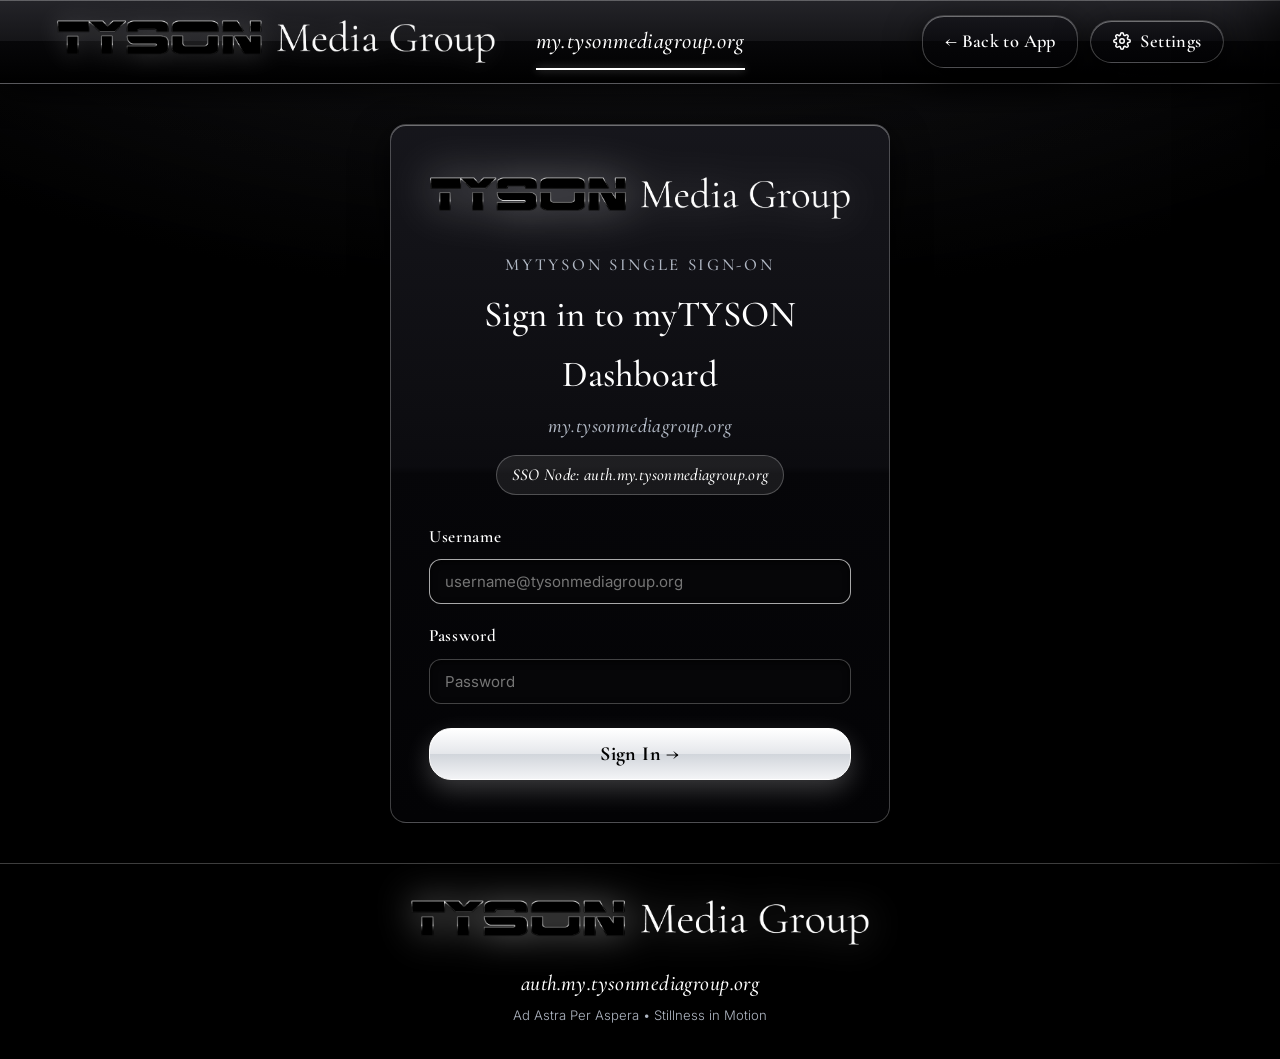
==== auth/index.html @ d66ab4c8 "Initial launch: my.tysonmediagroup.org Dashboard & SSO Portal" ====
<!DOCTYPE html>
<html lang="en" data-theme="noir-aero">
<head>
  <meta charset="UTF-8">
  <meta name="viewport" content="width=device-width, initial-scale=1.0">
  <title>myTYSON Single Sign-On | auth.my.tysonmediagroup.org</title>
  <link rel="stylesheet" href="/styles.css">
</head>
<body class="auth-page-body">

  <!-- Top Header of SSO: Dynamically shows the Logo for the App you are on -->
  <header class="main-header">
    <a href="/" class="topbar-brand" id="ssoReturnAppLink">
      <img src="/assets/TYSONMediaGroupBanner.png" alt="TYSON App Logo" class="logo-img" id="ssoTopBarAppLogo">
    </a>

    <nav class="main-nav">
      <span class="nav-link active brand-tmg-domain" id="ssoTopBarDomainLabel">auth.my.tysonmediagroup.org</span>
    </nav>

    <div class="topbar-actions">
      <a href="/" class="btn" id="ssoReturnBtn">&larr; Back to App</a>
      <button class="settings-toggle-btn" id="settings-toggle-btn" title="Theme &amp; Appearance Settings" aria-label="Settings">
        <svg width="18" height="18" viewBox="0 0 24 24" fill="none" stroke="currentColor" stroke-width="2" stroke-linecap="round" stroke-linejoin="round">
          <circle cx="12" cy="12" r="3"></circle>
          <path d="M19.4 15a1.65 1.65 0 0 0 .33 1.82l.06.06a2 2 0 0 1 0 2.83 2 2 0 0 1-2.83 0l-.06-.06a1.65 1.65 0 0 0-1.82-.33 1.65 1.65 0 0 0-1 1.51V21a2 2 0 0 1-2 2 2 2 0 0 1-2-2v-.09A1.65 1.65 0 0 0 9 19.4a1.65 1.65 0 0 0-1.82.33l-.06.06a2 2 0 0 1-2.83 0 2 2 0 0 1 0-2.83l.06-.06a1.65 1.65 0 0 0 .33-1.82 1.65 1.65 0 0 0-1.51-1H3a2 2 0 0 1-2-2 2 2 0 0 1 2-2h.09A1.65 1.65 0 0 0 4.6 9a1.65 1.65 0 0 0-.33-1.82l-.06-.06a2 2 0 0 1 0-2.83 2 2 0 0 1 2.83 0l.06.06a1.65 1.65 0 0 0 1.82.33H9a1.65 1.65 0 0 0 1-1.51V3a2 2 0 0 1 2-2 2 2 0 0 1 2 2v.09a1.65 1.65 0 0 0 1 1.51 1.65 1.65 0 0 0 1.82-.33l.06-.06a2 2 0 0 1 2.83 0 2 2 0 0 1 0 2.83l-.06.06a1.65 1.65 0 0 0-.33 1.82V9a1.65 1.65 0 0 0 1.51 1H21a2 2 0 0 1 2 2 2 2 0 0 1-2 2h-.09a1.65 1.65 0 0 0-1.51 1z"></path>
        </svg>
        <span>Settings</span>
      </button>
    </div>
  </header>

  <main class="auth-center-wrap">
    <div class="auth-box">
      <div class="auth-logo-wrap">
        <!-- Dynamically displays the logo of the requesting TYSON app at the top of the SSO card -->
        <img src="/assets/TYSONMediaGroupBanner.png" alt="Requesting App Logo" class="auth-banner-logo" id="ssoCardAppLogo">
        <span class="editorial-tag" id="ssoAppTagline">myTYSON Single Sign-On</span>
        <h1 class="auth-heading" id="ssoMainHeading">Sign in to Continue</h1>
        <p class="auth-subheading brand-tmg-domain" style="font-size: 1.25rem;" id="ssoAppDomainSubtitle">my.tysonmediagroup.org</p>
        <span class="auth-target-pill" id="authTargetBadge">auth.my.tysonmediagroup.org</span>
      </div>

      <!-- One-click Continue Box if already signed in -->
      <div class="auth-continue-box" id="existingSessionBox">
        <div style="display: flex; align-items: center; justify-content: space-between; gap: 12px; margin-bottom: 14px;">
          <div>
            <div style="font-size: 0.74rem; color: var(--text-muted); text-transform: uppercase; letter-spacing: 0.08em; font-weight: 600;">Signed in as</div>
            <div style="font-family: var(--font-heading); font-size: 1.55rem; font-weight: 500; color: var(--text-white);" id="existingSessionName">Stephen French</div>
            <div class="brand-tmg-domain" style="font-size: 1.1rem; color: var(--text-muted);" id="existingSessionHandle">flame@tysonmediagroup.org</div>
          </div>
          <span class="tyson-white-badge" id="existingSessionBadge">
            <img src="/assets/tyson-white-badge.png" alt="TYSON">
          </span>
        </div>
        <div style="display: flex; gap: 10px;">
          <button type="button" class="btn btn-primary" style="flex: 1;" id="continueAsBtn">Continue &rarr;</button>
          <button type="button" class="btn" id="signOutExistingBtn">Use Another Account</button>
        </div>
      </div>

      <div class="auth-error" id="authErrorBox">Invalid myTYSON username or password.</div>

      <form id="ssoLoginForm" autocomplete="off">
        <div class="form-group">
          <label class="form-label" for="ssoUsername">Username</label>
          <input type="text" id="ssoUsername" class="form-input" placeholder="username@tysonmediagroup.org" required autofocus>
        </div>

        <div class="form-group">
          <label class="form-label" for="ssoPassword">Password</label>
          <input type="password" id="ssoPassword" class="form-input" placeholder="Password" required>
        </div>

        <button type="submit" class="btn btn-primary" style="width: 100%; padding: 13px 18px; font-size: 1.25rem; margin-top: 6px;">
          Sign In &rarr;
        </button>
      </form>
    </div>
  </main>

  <footer style="text-align: center; padding: 2rem 1.5rem; border-top: 1px solid var(--border-subtle);">
    <img src="/assets/TYSONMediaGroupBanner.png" alt="TYSON Media Group" class="footer-logo" id="ssoFooterLogo">
    <div class="brand-tmg-domain" style="font-size: 1.35rem; color: var(--text-white);">auth.my.tysonmediagroup.org</div>
    <div style="font-size: 0.82rem; color: var(--text-muted); margin-top: 4px;">Ad Astra Per Aspera &bull; Stillness in Motion</div>
  </footer>

  <!-- Slide-out Multi-Theme Settings Drawer -->
  <div class="settings-drawer-backdrop" id="settings-drawer-backdrop"></div>
  <aside class="settings-drawer" id="settings-drawer" aria-label="Appearance Settings">
    <div style="display: flex; align-items: center; justify-content: space-between; border-bottom: 1px solid var(--border-subtle); padding-bottom: 14px;">
      <h3 style="font-family: var(--font-heading); font-size: 1.75rem; font-weight: 500; color: var(--text-white);">Appearance &amp; Theme</h3>
      <button type="button" class="btn" id="settings-close-btn" style="padding: 6px 14px;">Close</button>
    </div>
    <p style="font-size: 0.88rem; color: var(--text-muted);">Select a TYSON Media Group visual theme:</p>
    <div style="display: flex; flex-direction: column; gap: 10px;">
      <button type="button" class="theme-option-btn active" data-set-theme="noir-aero">
        <span>Black Frutiger Aero</span>
        <span style="font-size: 0.78rem; color: var(--text-muted);">Obsidian Gloss</span>
      </button>
      <button type="button" class="theme-option-btn" data-set-theme="noir">
        <span>Noir Midnight</span>
        <span style="font-size: 0.78rem; color: var(--text-muted);">Architectural Flat</span>
      </button>
      <button type="button" class="theme-option-btn" data-set-theme="frutiger">
        <span>Frutiger Aero Aqua</span>
        <span style="font-size: 0.78rem; color: var(--text-muted);">Machined Glass</span>
      </button>
      <button type="button" class="theme-option-btn" data-set-theme="wii">
        <span>Nintendo Wii</span>
        <span style="font-size: 0.78rem; color: var(--text-muted);">System Channels</span>
      </button>
      <button type="button" class="theme-option-btn" data-set-theme="nature">
        <span>Nature Botanical</span>
        <span style="font-size: 0.78rem; color: var(--text-muted);">Deep Moss</span>
      </button>
    </div>
  </aside>

  <script src="/mytyson-core.js"></script>
  <script>
    (function () {
      var core = window.MyTysonCore;
      var params = new URLSearchParams(window.location.search);
      var redirectParam = params.get('redirect') || '';
      var appParam = (params.get('app') || '').toLowerCase();

      function getDefaultDashboardUrl() {
        var h = window.location.hostname;
        if (h === 'localhost' || h === '127.0.0.1') {
          return 'http://localhost:8097/';
        }
        return 'https://my.tysonmediagroup.org/';
      }

      // Map requesting app to its official TYSON logo, title, and domain
      var APP_BRANDING = {
        atlantis: {
          name: 'TYSON Atlantis',
          domain: 'flame.atlantis.tysonmediagroup.org',
          logo: '/assets/TYSONAtlantisBanner.png',
          fallbackUrl: (window.location.hostname === 'localhost' || window.location.hostname === '127.0.0.1') ? 'http://localhost:8095/' : 'https://flame.atlantis.tysonmediagroup.org/'
        },
        software: {
          name: 'TYSON Software',
          domain: 'software.tysonmediagroup.org',
          logo: '/assets/TYSONSoftwareBanner.png',
          fallbackUrl: 'https://tysonmediagroup.org/'
        },
        rpm: {
          name: 'RPM World',
          domain: 'rpm.tysonmediagroup.org',
          logo: '/assets/RPMworld2.jpg',
          fallbackUrl: 'https://rpm.tysonmediagroup.org/'
        },
        aviation: {
          name: 'TYSON Aviation',
          domain: 'aviation.tysonmediagroup.org',
          logo: '/assets/TYSONAviationBanner.png',
          fallbackUrl: 'https://aviation.tysonmediagroup.org/'
        },
        racing: {
          name: 'TYSON Racing',
          domain: 'racing.tysonmediagroup.org',
          logo: '/assets/TYSONRacingBanner.png',
          fallbackUrl: 'https://tysonmediagroup.org/'
        },
        tmg: {
          name: 'TYSON Media Group',
          domain: 'tysonmediagroup.org',
          logo: '/assets/TYSONMediaGroupBanner.png',
          fallbackUrl: (window.location.hostname === 'localhost' || window.location.hostname === '127.0.0.1') ? 'http://localhost:8096/flame' : 'https://tysonmediagroup.org/'
        },
        mytyson: {
          name: 'myTYSON Dashboard',
          domain: 'my.tysonmediagroup.org',
          logo: '/assets/TYSONMediaGroupBanner.png',
          fallbackUrl: getDefaultDashboardUrl()
        }
      };

      function detectAppConfig() {
        var checkStr = (appParam + ' ' + redirectParam + ' ' + (document.referrer || '')).toLowerCase();
        if (checkStr.indexOf('atlantis') !== -1 || checkStr.indexOf(':8095') !== -1) {
          return APP_BRANDING.atlantis;
        }
        if (checkStr.indexOf('software') !== -1) {
          return APP_BRANDING.software;
        }
        if (checkStr.indexOf('rpm.') !== -1 || appParam === 'rpm') {
          return APP_BRANDING.rpm;
        }
        if (checkStr.indexOf('aviation') !== -1) {
          return APP_BRANDING.aviation;
        }
        if (checkStr.indexOf('racing') !== -1) {
          return APP_BRANDING.racing;
        }
        if (appParam === 'tmg' || checkStr.indexOf(':8096') !== -1 || (redirectParam.indexOf('tysonmediagroup.org') !== -1 && redirectParam.indexOf('my.tysonmediagroup.org') === -1)) {
          return APP_BRANDING.tmg;
        }
        return APP_BRANDING.mytyson;
      }

      var activeApp = detectAppConfig();
      var returnDestination = redirectParam || activeApp.fallbackUrl || getDefaultDashboardUrl();

      // Apply the App's Logo to the top header AND the top of the SSO card
      var topBarLogo = document.getElementById('ssoTopBarAppLogo');
      var cardLogo = document.getElementById('ssoCardAppLogo');
      var topBarDomain = document.getElementById('ssoTopBarDomainLabel');
      var mainHeading = document.getElementById('ssoMainHeading');
      var subDomainEl = document.getElementById('ssoAppDomainSubtitle');
      var targetBadge = document.getElementById('authTargetBadge');

      topBarLogo.src = activeApp.logo;
      topBarLogo.alt = activeApp.name;
      cardLogo.src = activeApp.logo;
      cardLogo.alt = activeApp.name;

      topBarDomain.textContent = activeApp.domain;
      mainHeading.textContent = 'Sign in to ' + activeApp.name;
      subDomainEl.textContent = activeApp.domain;
      targetBadge.textContent = 'SSO Node: auth.my.tysonmediagroup.org';

      document.getElementById('ssoReturnAppLink').href = returnDestination;
      document.getElementById('ssoReturnBtn').href = returnDestination;

      function completeRedirectWithSession(session) {
        var token = core.encodeSsoToken(session);
        try {
          var targetUrl = new URL(returnDestination, window.location.origin);
          targetUrl.searchParams.set('mytyson_sso', token);
          window.location.href = targetUrl.toString();
        } catch (e) {
          var sep = returnDestination.indexOf('?') === -1 ? '?' : '&';
          window.location.href = returnDestination + sep + 'mytyson_sso=' + encodeURIComponent(token);
        }
      }

      var currentSession = core.getSession();
      var existingBox = document.getElementById('existingSessionBox');
      if (currentSession && currentSession.username) {
        existingBox.classList.add('visible');
        document.getElementById('existingSessionName').textContent = currentSession.name;
        document.getElementById('existingSessionHandle').textContent = currentSession.username;
        var badgeEl = document.getElementById('existingSessionBadge');
        badgeEl.style.display = (currentSession.team === 'N') ? 'none' : 'inline-flex';
      }

      document.getElementById('continueAsBtn').addEventListener('click', function () {
        if (currentSession) {
          completeRedirectWithSession(currentSession);
        }
      });

      document.getElementById('signOutExistingBtn').addEventListener('click', function () {
        core.clearSession();
        existingBox.classList.remove('visible');
        document.getElementById('ssoUsername').focus();
      });

      var form = document.getElementById('ssoLoginForm');
      var errBox = document.getElementById('authErrorBox');

      form.addEventListener('submit', function (e) {
        e.preventDefault();
        errBox.classList.remove('visible');
        var userVal = document.getElementById('ssoUsername').value;
        var passVal = document.getElementById('ssoPassword').value;

        var session = core.authenticate(userVal, passVal);
        if (!session) {
          errBox.classList.add('visible');
          return;
        }
        completeRedirectWithSession(session);
      });
    })();
  </script>
</body>
</html>
---- styles.css ----
/* ==========================================================================
   TYSON Media Group — Unified myTYSON Identity, Dashboard & Profile Framework
   Phased with tysonmediagroup.org.myt5s.app, RPM World & TYSON Atlantis
   Typography: Cormorant Garamond (Headers / Domains / Serif) & Inter (UI)
   Themes: Black Frutiger Aero (Default), Noir Midnight, Frutiger Aqua, Wii, Nature
   ========================================================================== */

@import url('https://fonts.googleapis.com/css2?family=Cormorant+Garamond:ital,wght@0,300;0,400;0,500;0,600;0,700;1,400;1,500;1,600&family=Inter:wght@300;400;500;600;700&family=M+PLUS+Rounded+1c:wght@400;500;700;800&family=Nunito:wght@400;600;700;800&display=block');

:root {
  --font-heading: 'Cormorant Garamond', Georgia, serif;
  --font-serif: 'Cormorant Garamond', Georgia, serif;
  --font-sans: 'Inter', -apple-system, BlinkMacSystemFont, 'Segoe UI', Roboto, sans-serif;
  --container-max-width: 1680px;
  --trans-fast: 0.2s ease;
  --trans-smooth: 0.35s cubic-bezier(0.16, 1, 0.3, 1);
}

/* Theme 1: Default — Black Frutiger Aero (Obsidian Gloss Glass & 50/50 Specular Split) */
:root, [data-theme="noir-aero"] {
  --bg-black: #000000;
  --bg-body-gradient:
    radial-gradient(ellipse 90% 45% at 50% -10%, rgba(255, 255, 255, 0.13) 0%, rgba(255, 255, 255, 0.03) 45%, #000000 85%),
    linear-gradient(180deg, #050507 0%, #000000 100%);
  --bg-header: linear-gradient(180deg, #242429 0%, #151518 49%, #070709 50%, #000000 100%);
  --bg-surface: linear-gradient(180deg, #16161b 0%, #0d0d11 49%, #060608 50%, #030305 100%);
  --bg-surface-solid: #0a0a0d;
  --bg-surface-hover: linear-gradient(180deg, #222229 0%, #14141a 49%, #0a0a0e 50%, #050507 100%);
  --bg-card: linear-gradient(180deg, rgba(24, 24, 30, 0.92) 0%, rgba(12, 12, 16, 0.95) 49%, rgba(6, 6, 9, 0.98) 50%, rgba(3, 3, 5, 0.99) 100%);
  --bg-input: #060608;

  --text-white: #ffffff;
  --text-pure: #ffffff;
  --text-body: #e5e7eb;
  --text-muted: #b0b7c3;
  --text-dim: #7e8694;

  --border-subtle: rgba(255, 255, 255, 0.24);
  --border-hover: rgba(255, 255, 255, 0.65);
  --accent-color: #ffffff;
  --accent-glow: rgba(255, 255, 255, 0.42);
  --accent-red: #dc2626;

  --card-radius: 16px;
  --btn-radius: 22px;
  --box-shadow-card: 0 14px 36px rgba(0, 0, 0, 0.92), inset 0 1px 0 rgba(255, 255, 255, 0.38), inset 0 -1px 0 rgba(0, 0, 0, 0.85);
}

/* Theme 2: Noir Midnight (Flat Architectural Monochrome) */
[data-theme="noir"] {
  --bg-black: #000000;
  --bg-body-gradient: radial-gradient(circle at 50% 15%, rgba(255, 255, 255, 0.03) 0%, #000000 80%);
  --bg-header: rgba(0, 0, 0, 0.98);
  --bg-surface: #090909;
  --bg-surface-solid: #090909;
  --bg-surface-hover: #141414;
  --bg-card: #0b0b0b;
  --bg-input: #050505;

  --text-white: #ffffff;
  --text-pure: #ffffff;
  --text-body: #e2e5eb;
  --text-muted: #a3acb9;
  --text-dim: #717a8a;

  --border-subtle: rgba(255, 255, 255, 0.15);
  --border-hover: rgba(255, 255, 255, 0.45);
  --accent-color: #ffffff;
  --accent-glow: rgba(255, 255, 255, 0.25);

  --card-radius: 0px;
  --btn-radius: 0px;
  --box-shadow-card: none;
}

/* Theme 3: Frutiger Aero (Apple Skeuomorphic Aqua Glass) */
[data-theme="frutiger"] {
  --bg-black: #061c30;
  --bg-body-gradient: radial-gradient(circle at 50% -10%, #1e6fa8 0%, #0d3b66 35%, #061c30 75%, #041424 100%);
  --bg-header: linear-gradient(180deg, #134e7c 0%, #0e3b61 49%, #092a47 50%, #061e33 100%);
  --bg-surface: linear-gradient(180deg, #165588 0%, #0e3c62 49%, #092b48 50%, #072138 100%);
  --bg-surface-solid: #092c4a;
  --bg-surface-hover: linear-gradient(180deg, #1d68a3 0%, #124a78 50%, #0b3355 100%);
  --bg-card: linear-gradient(180deg, rgba(20, 74, 118, 0.92) 0%, rgba(11, 46, 76, 0.95) 50%, rgba(7, 32, 54, 0.98) 100%);
  --bg-input: #061e33;

  --text-white: #ffffff;
  --text-pure: #ffffff;
  --text-body: #e0f2fe;
  --text-muted: #bae6fd;
  --text-dim: #7dd3fc;

  --border-subtle: rgba(125, 211, 252, 0.35);
  --border-hover: #38bdf8;
  --accent-color: #38bdf8;
  --accent-glow: rgba(56, 189, 248, 0.45);

  --card-radius: 16px;
  --btn-radius: 22px;
  --box-shadow-card: 0 12px 30px rgba(0, 0, 0, 0.55), inset 0 1px 0 rgba(255, 255, 255, 0.4), inset 0 -1px 0 rgba(0, 0, 0, 0.45);
}

/* Theme 4: Nintendo Wii (Authentic Wii System Menu) */
[data-theme="wii"] {
  --bg-black: #ebf0f5;
  --bg-body-gradient:
    repeating-linear-gradient(0deg, transparent, transparent 38px, rgba(30, 41, 59, 0.04) 39px, transparent 40px),
    repeating-linear-gradient(90deg, transparent, transparent 38px, rgba(30, 41, 59, 0.04) 39px, transparent 40px),
    radial-gradient(circle at 50% 0%, #ffffff 0%, #e2e8f0 70%, #cbd5e1 100%);
  --bg-header: rgba(255, 255, 255, 0.96);
  --bg-surface: #ffffff;
  --bg-surface-solid: #ffffff;
  --bg-surface-hover: #e8f4fc;
  --bg-card: #ffffff;
  --bg-input: #f8fafc;

  --text-white: #111827;
  --text-pure: #030712;
  --text-body: #374151;
  --text-muted: #6b7280;
  --text-dim: #64748b;

  --border-subtle: #1e293b;
  --border-hover: #00a6e2;
  --accent-color: #00a6e2;
  --accent-glow: rgba(0, 166, 226, 0.45);

  --card-radius: 24px;
  --btn-radius: 32px;
  --box-shadow-card: 0 8px 24px rgba(15, 23, 42, 0.08), inset 0 2px 0 #ffffff;
  --font-heading: 'M PLUS Rounded 1c', 'Nunito', system-ui, sans-serif;
  --font-serif: 'M PLUS Rounded 1c', 'Nunito', system-ui, sans-serif;
  --font-sans: 'M PLUS Rounded 1c', 'Nunito', system-ui, sans-serif;
}

/* Theme 5: Nature Botanical (Deep Moss Evergreen) */
[data-theme="nature"] {
  --bg-black: #051208;
  --bg-body-gradient: radial-gradient(circle at 50% 10%, #0d2814 0%, #051208 85%);
  --bg-header: rgba(5, 22, 11, 0.96);
  --bg-surface: #0a2412;
  --bg-surface-solid: #0a2412;
  --bg-surface-hover: #13381c;
  --bg-card: #0b2212;
  --bg-input: #06150a;

  --text-white: #f0fdf4;
  --text-pure: #ffffff;
  --text-body: #dcfce7;
  --text-muted: #86efac;
  --text-dim: #4ade80;

  --border-subtle: rgba(74, 222, 128, 0.28);
  --border-hover: rgba(74, 222, 128, 0.68);
  --accent-color: #22c55e;
  --accent-glow: rgba(34, 197, 94, 0.4);

  --card-radius: 14px;
  --btn-radius: 14px;
  --box-shadow-card: 0 10px 28px rgba(5, 36, 17, 0.5), inset 0 1px 1px rgba(74, 222, 128, 0.22);
}

*, *::before, *::after {
  box-sizing: border-box;
  margin: 0;
  padding: 0;
}

html {
  scroll-behavior: smooth;
  font-size: 16px;
  background-color: var(--bg-black);
}

body {
  width: 100%;
  min-height: 100vh;
  background-color: var(--bg-black);
  background-image: var(--bg-body-gradient);
  color: var(--text-body);
  font-family: var(--font-sans);
  font-size: 1.05rem;
  line-height: 1.65;
  font-weight: 300;
  -webkit-font-smoothing: antialiased;
  overflow-x: hidden;
  display: flex;
  flex-direction: column;
  transition: background 0.35s ease, color 0.3s ease;
}

/* Universal TYSON Domain Rule: Cormorant Garamond Italic */
.brand-tmg-domain,
.tmg-domain-text,
.identity-handle,
.identity-username,
.service-url,
.app-tile-domain,
.auth-target-pill {
  font-family: 'Cormorant Garamond', Georgia, serif !important;
  font-style: italic !important;
  font-weight: 500 !important;
  letter-spacing: 0.02em !important;
}

/* ==========================================================================
   LARGE, FULL-SCALE BRAND LOGOS (Cropped tightly & sized boldly)
   ========================================================================== */
.logo-img,
.topbar-logo {
  height: 48px !important;
  max-height: 48px !important;
  width: auto !important;
  max-width: 440px !important;
  object-fit: contain !important;
  display: block;
  opacity: 0.98;
  filter: drop-shadow(0 2px 12px rgba(255, 255, 255, 0.18));
  transition: transform var(--trans-fast), filter var(--trans-fast);
}

.logo-img:hover,
.topbar-logo:hover {
  transform: scale(1.02);
  filter: drop-shadow(0 2px 18px var(--accent-glow));
}

.auth-banner-logo {
  height: 62px !important;
  max-height: 62px !important;
  width: 100% !important;
  max-width: 460px !important;
  object-fit: contain !important;
  margin: 0 auto 1.4rem auto;
  display: block;
  filter: drop-shadow(0 0 22px var(--accent-glow));
}

.app-tile-logo {
  height: 46px !important;
  max-height: 46px !important;
  width: auto !important;
  max-width: 360px !important;
  object-fit: contain !important;
  align-self: flex-start;
  filter: drop-shadow(0 2px 12px rgba(255, 255, 255, 0.2));
}

.cover-watermark-logo,
.cover-watermark {
  position: absolute;
  left: 28px;
  top: 22px;
  z-index: 3;
  height: 44px !important;
  width: auto !important;
  max-width: 380px !important;
  opacity: 0.85;
  object-fit: contain;
  filter: drop-shadow(0 4px 16px rgba(0, 0, 0, 0.85));
}

.footer-logo {
  height: 54px !important;
  max-height: 54px !important;
  width: auto !important;
  max-width: 460px !important;
  object-fit: contain !important;
  margin: 0 auto 1rem auto;
  display: block;
  filter: drop-shadow(0 0 18px var(--accent-glow));
}

[data-theme="wii"] .logo-img,
[data-theme="wii"] .topbar-logo,
[data-theme="wii"] .auth-banner-logo,
[data-theme="wii"] .app-tile-logo,
[data-theme="wii"] .footer-logo {
  filter: invert(1) hue-rotate(180deg) brightness(0.18);
}

/* ==========================================================================
   Global Navigation Header (84px 50/50 Specular Split, 3-Column TYSON Grid)
   ========================================================================== */
.main-header,
.topbar {
  position: sticky;
  top: 0;
  z-index: 1000;
  background: var(--bg-header);
  backdrop-filter: blur(24px);
  -webkit-backdrop-filter: blur(24px);
  border-bottom: 1px solid var(--border-subtle);
  height: 84px;
  padding: 0 3.5rem;
  display: grid;
  grid-template-columns: 1fr auto 1fr;
  align-items: center;
  box-shadow: 0 10px 30px rgba(0, 0, 0, 0.75), inset 0 1px 0 rgba(255, 255, 255, 0.28);
}

.topbar-brand,
.topbar-left {
  display: inline-flex;
  align-items: center;
  gap: 18px;
  text-decoration: none;
  color: var(--text-white);
  justify-self: start;
}

.main-nav {
  display: flex;
  align-items: center;
  justify-content: center;
  gap: 2.8rem;
  justify-self: center;
}

.nav-link {
  font-family: var(--font-heading);
  font-size: 1.42rem;
  font-weight: 500;
  color: var(--text-pure);
  text-decoration: none;
  transition: var(--trans-fast);
  padding: 0.35rem 0;
  position: relative;
  white-space: nowrap;
  opacity: 0.85;
}

.nav-link:hover,
.nav-link.active {
  opacity: 1;
  color: var(--text-white);
}

.nav-link.active::after {
  content: '';
  position: absolute;
  bottom: -4px;
  left: 0;
  width: 100%;
  height: 2px;
  background: var(--accent-color);
  box-shadow: 0 0 8px var(--accent-glow);
}

.topbar-actions,
.topbar-right {
  display: flex;
  align-items: center;
  gap: 12px;
  justify-self: end;
}

/* ==========================================================================
   Tactile Skeuomorphic Buttons & Inputs (TYSON Noir-Aero Standard)
   ========================================================================== */
.btn,
.top-btn,
.settings-toggle-btn {
  display: inline-flex;
  align-items: center;
  justify-content: center;
  gap: 0.6rem;
  padding: 0.62rem 1.35rem;
  border-radius: var(--btn-radius);
  font-family: var(--font-heading);
  font-size: 1.15rem;
  font-weight: 600;
  letter-spacing: 0.02em;
  text-decoration: none;
  color: var(--text-white);
  background: var(--bg-surface);
  border: 1px solid var(--border-subtle);
  box-shadow: var(--box-shadow-card);
  cursor: pointer;
  transition: var(--trans-smooth);
  white-space: nowrap;
}

.btn:hover,
.top-btn:hover,
.settings-toggle-btn:hover {
  border-color: var(--border-hover);
  background: var(--bg-surface-hover);
  transform: translateY(-2px);
}

.btn-primary,
.top-btn-primary {
  background: linear-gradient(180deg, #ffffff 0%, #e5e7eb 49%, #d1d5db 50%, #f3f4f6 100%);
  color: #000000 !important;
  border: 1px solid #ffffff;
  box-shadow: 0 10px 26px rgba(255, 255, 255, 0.22), inset 0 1px 0 #ffffff;
  font-weight: 700;
}

.btn-primary:hover,
.top-btn-primary:hover {
  background: #ffffff;
  box-shadow: 0 14px 32px rgba(255, 255, 255, 0.38), inset 0 1px 0 #ffffff;
  transform: translateY(-2px);
}

.account-select {
  background: var(--bg-surface);
  color: var(--text-white);
  border: 1px solid var(--border-subtle);
  border-radius: var(--btn-radius);
  padding: 0.58rem 1.15rem;
  font-family: var(--font-sans);
  font-size: 0.86rem;
  font-weight: 500;
  box-shadow: var(--box-shadow-card);
  outline: none;
  cursor: pointer;
}

/* ==========================================================================
   Centerpiece Domain Banner Stage (Ad Astra Per Aspera • Stillness in Motion)
   ========================================================================== */
.tmg-editorial-stage {
  text-align: center;
  padding: 2.2rem 2rem 1.6rem;
  border-bottom: 1px solid var(--border-subtle);
  background: radial-gradient(circle at 50% 0%, rgba(255, 255, 255, 0.08) 0%, transparent 70%);
}

.editorial-tag {
  display: inline-block;
  font-family: var(--font-heading);
  font-size: 1.05rem;
  font-weight: 500;
  letter-spacing: 0.16em;
  color: var(--text-muted);
  text-transform: uppercase;
  margin-bottom: 0.35rem;
}

.domain-centerpiece-title {
  font-family: 'Cormorant Garamond', Georgia, serif;
  font-style: italic;
  font-weight: 400;
  font-size: clamp(2.4rem, 4.5vw, 4.1rem);
  color: var(--text-white);
  letter-spacing: 0.015em;
  line-height: 1.1;
  text-shadow: 0 0 28px var(--accent-glow);
}

.domain-centerpiece-sub {
  font-family: var(--font-heading);
  font-style: italic;
  font-size: 1.35rem;
  color: var(--text-muted);
  margin-top: 0.25rem;
}

/* ==========================================================================
   Facebook-Style Profile Header Framed in TYSON Obsidian Gloss
   ========================================================================== */
.preview-shell,
.profile-header-shell {
  border-bottom: 1px solid var(--border-subtle);
  padding-bottom: 4px;
}

.preview-container,
.profile-header-container {
  max-width: 1280px;
  margin: 0 auto;
  padding: 0 2rem;
}

.cover-preview,
.cover-photo {
  height: 320px;
  width: 100%;
  border-bottom-left-radius: var(--card-radius);
  border-bottom-right-radius: var(--card-radius);
  position: relative;
  overflow: hidden;
  border: 1px solid var(--border-subtle);
  border-top: none;
  background-size: cover;
  background-position: center;
  box-shadow: var(--box-shadow-card);
}

.cover-preview::after,
.cover-photo::after {
  content: '';
  position: absolute;
  inset: 0;
  background: linear-gradient(to top, rgba(0, 0, 0, 0.86) 0%, rgba(0, 0, 0, 0.22) 55%, rgba(0, 0, 0, 0.35) 100%);
  pointer-events: none;
}

.cover-actions-overlay {
  position: absolute;
  right: 24px;
  bottom: 20px;
  z-index: 4;
  display: flex;
  gap: 10px;
}

.cover-overlay-btn,
.cover-edit-btn {
  padding: 0.55rem 1.15rem;
  border-radius: var(--btn-radius);
  font-family: var(--font-heading);
  font-size: 1.05rem;
  font-weight: 600;
  color: #ffffff;
  background: linear-gradient(180deg, rgba(36, 36, 44, 0.9) 0%, rgba(12, 12, 16, 0.95) 50%, rgba(4, 4, 6, 0.98) 100%);
  backdrop-filter: blur(12px);
  border: 1px solid rgba(255, 255, 255, 0.32);
  box-shadow: 0 8px 24px rgba(0, 0, 0, 0.8), inset 0 1px 0 rgba(255, 255, 255, 0.4);
  text-decoration: none;
  cursor: pointer;
  transition: var(--trans-fast);
}

.cover-edit-btn {
  position: absolute;
  right: 24px;
  bottom: 20px;
  z-index: 4;
}

.cover-overlay-btn:hover,
.cover-edit-btn:hover {
  border-color: #ffffff;
  transform: translateY(-2px);
}

.identity-strip,
.header-identity-row {
  padding: 0 28px 28px;
  display: flex;
  align-items: flex-end;
  justify-content: space-between;
  gap: 28px;
  position: relative;
}

.identity-left,
.header-identity-left {
  display: flex;
  align-items: flex-end;
  gap: 28px;
}

.avatar-wrapper {
  position: relative;
  margin-top: -76px;
  z-index: 5;
  flex-shrink: 0;
}

.avatar-preview,
.profile-avatar {
  width: 168px;
  height: 168px;
  border-radius: 50%;
  border: 4px solid rgba(255, 255, 255, 0.38);
  box-shadow: 0 16px 40px rgba(0, 0, 0, 0.92), inset 0 2px 4px rgba(255, 255, 255, 0.35);
  display: flex;
  align-items: center;
  justify-content: center;
  font-family: var(--font-heading);
  font-size: 3.6rem;
  font-weight: 600;
  color: #ffffff;
  overflow: hidden;
  background-size: cover;
  background-position: center;
  flex-shrink: 0;
}

.profile-avatar {
  margin-top: -76px;
  position: relative;
  z-index: 5;
}

.avatar-preview img,
.profile-avatar img.avatar-img {
  width: 100%;
  height: 100%;
  object-fit: cover;
  display: block;
}

.avatar-edit-trigger {
  position: absolute;
  right: 4px;
  bottom: 6px;
  padding: 6px 14px;
  border-radius: 999px;
  font-family: var(--font-sans);
  font-size: 0.76rem;
  font-weight: 700;
  background: var(--bg-header);
  color: #ffffff;
  border: 1px solid rgba(255, 255, 255, 0.45);
  cursor: pointer;
  box-shadow: 0 6px 16px rgba(0, 0, 0, 0.85);
}

.avatar-edit-trigger:hover {
  border-color: #ffffff;
  transform: scale(1.05);
}

.identity-meta,
.identity-text {
  padding-top: 18px;
}

.identity-title-row,
.identity-name-line {
  display: flex;
  align-items: center;
  flex-wrap: wrap;
  gap: 14px;
}

.identity-title,
.identity-name {
  font-family: var(--font-heading);
  font-size: 2.75rem;
  font-weight: 500;
  color: var(--text-white);
  letter-spacing: -0.01em;
  line-height: 1.08;
}

/* ==========================================================================
   LARGE, CRISP WHITE TYSON LOGO BADGE ON PROFILES
   ========================================================================== */
.tyson-white-badge,
.tyson-logo-badge {
  display: inline-flex;
  align-items: center;
  justify-content: center;
  padding: 7px 14px;
  border-radius: 999px;
  background: linear-gradient(180deg, #2b2b33 0%, #141419 49%, #07070a 50%, #000000 100%);
  border: 1px solid rgba(255, 255, 255, 0.48);
  box-shadow: 0 6px 20px rgba(0, 0, 0, 0.85), 0 0 14px rgba(255, 255, 255, 0.2), inset 0 1px 0 rgba(255, 255, 255, 0.45);
  height: 36px;
  user-select: none;
}

.tyson-white-badge img,
.tyson-logo-badge img {
  height: 20px !important;
  width: auto !important;
  object-fit: contain !important;
  display: block;
  filter: drop-shadow(0 0 6px rgba(255, 255, 255, 0.45));
}

.status-badge,
.role-badge {
  display: inline-flex;
  align-items: center;
  padding: 6px 14px;
  border-radius: 999px;
  font-family: var(--font-sans);
  font-size: 0.76rem;
  font-weight: 600;
  letter-spacing: 0.06em;
  text-transform: uppercase;
  box-shadow: inset 0 1px 0 rgba(255, 255, 255, 0.25);
}

.badge-team {
  background: linear-gradient(180deg, rgba(220, 38, 38, 0.35) 0%, rgba(127, 29, 29, 0.45) 100%);
  border: 1px solid rgba(248, 113, 113, 0.55);
  color: #fecaca;
}

.badge-official {
  background: linear-gradient(180deg, rgba(245, 158, 11, 0.32) 0%, rgba(120, 53, 15, 0.45) 100%);
  border: 1px solid rgba(251, 191, 36, 0.6);
  color: #fde68a;
}

.badge-support {
  background: linear-gradient(180deg, rgba(56, 189, 248, 0.32) 0%, rgba(12, 74, 110, 0.45) 100%);
  border: 1px solid rgba(56, 189, 248, 0.55);
  color: #bae6fd;
}

.badge-member {
  background: rgba(255, 255, 255, 0.08);
  border: 1px solid rgba(255, 255, 255, 0.22);
  color: var(--text-muted);
}

.identity-username,
.identity-handle {
  margin-top: 6px;
  font-size: 1.35rem;
  color: var(--text-white);
  opacity: 0.92;
}

.identity-url,
.identity-sub {
  margin-top: 2px;
  font-size: 0.88rem;
  color: var(--text-muted);
}

.profile-tabs {
  margin: 0 28px;
  border-top: 1px solid var(--border-subtle);
  display: flex;
  align-items: center;
  gap: 1.5rem;
}

.profile-tab {
  padding: 14px 8px;
  font-family: var(--font-heading);
  font-size: 1.3rem;
  font-weight: 500;
  color: var(--text-muted);
  text-decoration: none;
  border-bottom: 2px solid transparent;
  transition: color 0.15s ease;
}

.profile-tab.active,
.profile-tab:hover {
  color: var(--text-white);
  border-bottom-color: var(--text-white);
}

/* ==========================================================================
   Main Content Grid & Obsidian Gloss Cards
   ========================================================================== */
.dashboard-main,
.profile-body {
  max-width: 1280px;
  width: 100%;
  margin: 32px auto 80px;
  padding: 0 2rem;
  display: grid;
  grid-template-columns: 1fr 1fr;
  gap: 26px;
}

.profile-body {
  grid-template-columns: 400px 1fr;
  align-items: start;
}

.card,
.panel-card {
  background: var(--bg-card);
  border: 1px solid var(--border-subtle);
  border-radius: var(--card-radius);
  padding: 28px;
  box-shadow: var(--box-shadow-card);
  margin-bottom: 24px;
  transition: border-color var(--trans-fast);
}

.card:hover,
.panel-card:hover {
  border-color: rgba(255, 255, 255, 0.38);
}

.card-full {
  grid-column: 1 / -1;
}

.card-header,
.panel-title {
  display: flex;
  align-items: center;
  justify-content: space-between;
  margin-bottom: 20px;
  padding-bottom: 14px;
  border-bottom: 1px solid var(--border-subtle);
}

.card-title,
.panel-title {
  font-family: var(--font-heading);
  font-size: 1.85rem;
  font-weight: 500;
  color: var(--text-white);
  line-height: 1.2;
}

.card-subtitle {
  font-size: 0.88rem;
  color: var(--text-muted);
  margin-top: 4px;
}

.form-group {
  margin-bottom: 18px;
}

.form-label {
  display: block;
  font-family: var(--font-heading);
  font-size: 1.08rem;
  font-weight: 600;
  letter-spacing: 0.04em;
  color: var(--text-white);
  margin-bottom: 8px;
}

.form-input,
.form-textarea {
  width: 100%;
  background: var(--bg-input);
  border: 1px solid var(--border-subtle);
  border-radius: 12px;
  padding: 12px 15px;
  color: var(--text-white);
  font-family: var(--font-sans);
  font-size: 0.94rem;
  outline: none;
  box-shadow: inset 0 2px 6px rgba(0, 0, 0, 0.75);
  transition: border-color 0.2s ease;
}

.form-input:focus,
.form-textarea:focus {
  border-color: var(--border-hover);
}

.form-textarea {
  min-height: 90px;
  resize: vertical;
}

.upload-zone {
  border: 1px dashed var(--border-subtle);
  background: rgba(255, 255, 255, 0.02);
  border-radius: 14px;
  padding: 18px 20px;
  display: flex;
  align-items: center;
  justify-content: space-between;
  gap: 16px;
  margin-bottom: 18px;
}

.upload-zone-text {
  font-family: var(--font-heading);
  font-size: 1.25rem;
  font-weight: 500;
  color: var(--text-white);
}

.upload-zone-sub {
  font-size: 0.8rem;
  color: var(--text-muted);
}

.preset-row,
.directory-pills {
  display: flex;
  flex-wrap: wrap;
  gap: 10px;
  margin-top: 8px;
}

.preset-chip,
.dir-pill {
  padding: 8px 15px;
  border-radius: 999px;
  font-family: var(--font-sans);
  font-size: 0.82rem;
  font-weight: 500;
  background: var(--bg-surface);
  border: 1px solid var(--border-subtle);
  color: var(--text-body);
  text-decoration: none;
  cursor: pointer;
  box-shadow: var(--box-shadow-card);
  transition: var(--trans-fast);
}

.preset-chip:hover,
.dir-pill:hover,
.dir-pill.active {
  color: var(--text-white);
  border-color: var(--border-hover);
  transform: translateY(-1px);
}

.apps-grid {
  display: grid;
  grid-template-columns: repeat(3, 1fr);
  gap: 18px;
}

.app-tile {
  background: var(--bg-surface);
  border: 1px solid var(--border-subtle);
  border-radius: var(--card-radius);
  padding: 24px;
  text-decoration: none;
  color: var(--text-white);
  display: flex;
  flex-direction: column;
  justify-content: space-between;
  gap: 18px;
  box-shadow: var(--box-shadow-card);
  transition: var(--trans-smooth);
}

.app-tile:hover {
  border-color: var(--border-hover);
  transform: translateY(-4px);
}

.app-tile-name {
  font-family: var(--font-heading);
  font-size: 1.55rem;
  font-weight: 500;
  color: var(--text-white);
}

.app-tile-domain {
  font-size: 1.15rem;
  color: var(--text-muted);
}

/* Profile Intro & Details */
.intro-bio {
  font-family: var(--font-heading);
  font-style: italic;
  font-size: 1.3rem;
  color: var(--text-body);
  margin-bottom: 18px;
}

.info-list {
  display: flex;
  flex-direction: column;
  gap: 13px;
}

.info-item {
  display: flex;
  justify-content: space-between;
  align-items: baseline;
  gap: 12px;
  font-size: 0.9rem;
  padding-bottom: 10px;
  border-bottom: 1px solid rgba(255, 255, 255, 0.08);
}

.info-label {
  color: var(--text-muted);
}

.info-value {
  color: var(--text-white);
  font-weight: 500;
  text-align: right;
}

.detail-grid {
  display: grid;
  grid-template-columns: repeat(2, 1fr);
  gap: 16px;
}

.detail-box {
  background: var(--bg-surface);
  border: 1px solid var(--border-subtle);
  border-radius: 14px;
  padding: 18px 20px;
  box-shadow: var(--box-shadow-card);
}

.detail-box-label {
  font-size: 0.74rem;
  font-weight: 600;
  text-transform: uppercase;
  letter-spacing: 0.08em;
  color: var(--text-muted);
  margin-bottom: 6px;
}

.detail-box-value {
  font-family: var(--font-heading);
  font-size: 1.4rem;
  font-weight: 500;
  color: var(--text-white);
}

.service-list {
  display: flex;
  flex-direction: column;
  gap: 12px;
}

.service-row {
  display: flex;
  align-items: center;
  justify-content: space-between;
  background: var(--bg-surface);
  border: 1px solid var(--border-subtle);
  border-radius: 14px;
  padding: 18px 22px;
  text-decoration: none;
  color: var(--text-white);
  box-shadow: var(--box-shadow-card);
  transition: var(--trans-smooth);
}

.service-row:hover {
  border-color: var(--border-hover);
  transform: translateY(-2px);
}

.service-name {
  font-family: var(--font-heading);
  font-size: 1.4rem;
  font-weight: 500;
  color: var(--text-white);
}

.service-url {
  font-size: 1.08rem;
  color: var(--text-muted);
}

.service-tag {
  font-family: var(--font-heading);
  font-size: 1rem;
  font-weight: 600;
  padding: 6px 14px;
  border-radius: 999px;
  background: rgba(255, 255, 255, 0.08);
  border: 1px solid var(--border-subtle);
  color: var(--text-white);
}

.toast-banner {
  display: none;
  margin-top: 14px;
  padding: 12px 16px;
  border-radius: 12px;
  background: rgba(22, 163, 74, 0.2);
  border: 1px solid rgba(74, 222, 128, 0.5);
  color: #bbf7d0;
  font-size: 0.9rem;
  font-weight: 500;
}

.toast-banner.visible {
  display: block;
}

/* ==========================================================================
   Auth Portal (auth.my.tysonmediagroup.org)
   ========================================================================== */
.auth-page-body {
  min-height: 100vh;
  display: flex;
  flex-direction: column;
  justify-content: space-between;
}

.auth-center-wrap {
  flex: 1;
  display: flex;
  align-items: center;
  justify-content: center;
  padding: 40px 20px;
}

.auth-box {
  width: 100%;
  max-width: 500px;
  background: var(--bg-card);
  border: 1.5px solid var(--border-subtle);
  border-radius: var(--card-radius);
  padding: 42px 38px;
  box-shadow: var(--box-shadow-card);
}

.auth-logo-wrap {
  display: flex;
  flex-direction: column;
  align-items: center;
  text-align: center;
  margin-bottom: 28px;
}

.auth-heading {
  font-family: var(--font-heading);
  font-size: 2.3rem;
  font-weight: 500;
  color: var(--text-white);
}

.auth-subheading {
  font-size: 0.92rem;
  color: var(--text-muted);
  margin-top: 4px;
}

.auth-target-pill {
  margin-top: 12px;
  display: inline-block;
  padding: 5px 15px;
  border-radius: 999px;
  font-size: 1.05rem;
  background: rgba(255, 255, 255, 0.08);
  border: 1px solid var(--border-subtle);
  color: var(--text-white);
}

.auth-continue-box {
  display: none;
  background: var(--bg-surface);
  border: 1px solid var(--border-subtle);
  border-radius: 14px;
  padding: 18px;
  margin-bottom: 22px;
  box-shadow: var(--box-shadow-card);
}

.auth-continue-box.visible {
  display: block;
}

.auth-error {
  display: none;
  margin-bottom: 16px;
  padding: 12px 14px;
  border-radius: 10px;
  background: rgba(220, 38, 38, 0.2);
  border: 1px solid rgba(248, 113, 113, 0.5);
  color: #fecaca;
  font-size: 0.88rem;
}

.auth-error.visible {
  display: block;
}

/* ==========================================================================
   Slide-Out Multi-Theme Settings Drawer (TYSON Standard)
   ========================================================================== */
.settings-drawer-backdrop {
  position: fixed;
  inset: 0;
  background: rgba(0, 0, 0, 0.72);
  backdrop-filter: blur(6px);
  z-index: 2000;
  opacity: 0;
  pointer-events: none;
  transition: opacity 0.3s ease;
}

.settings-drawer-backdrop.open {
  opacity: 1;
  pointer-events: auto;
}

.settings-drawer {
  position: fixed;
  top: 0;
  right: 0;
  width: 380px;
  max-width: 92vw;
  height: 100vh;
  background: var(--bg-card);
  border-left: 1px solid var(--border-subtle);
  box-shadow: -20px 0 60px rgba(0, 0, 0, 0.9);
  z-index: 2001;
  padding: 28px 24px;
  transform: translateX(100%);
  transition: transform 0.35s cubic-bezier(0.16, 1, 0.3, 1);
  display: flex;
  flex-direction: column;
  gap: 20px;
  overflow-y: auto;
}

.settings-drawer.open {
  transform: translateX(0);
}

.theme-option-btn {
  width: 100%;
  text-align: left;
  padding: 14px 16px;
  border-radius: 12px;
  background: var(--bg-surface);
  border: 1px solid var(--border-subtle);
  color: var(--text-white);
  font-family: var(--font-heading);
  font-size: 1.25rem;
  font-weight: 500;
  cursor: pointer;
  display: flex;
  align-items: center;
  justify-content: space-between;
  box-shadow: var(--box-shadow-card);
  transition: var(--trans-fast);
}

.theme-option-btn:hover,
.theme-option-btn.active {
  border-color: var(--border-hover);
}

@media (max-width: 980px) {
  .main-header,
  .topbar {
    grid-template-columns: 1fr auto;
    padding: 0 1.5rem;
  }
  .main-nav {
    display: none;
  }
  .identity-strip,
  .header-identity-row {
    flex-direction: column;
    align-items: flex-start;
  }
  .identity-left,
  .header-identity-left {
    flex-direction: column;
    align-items: flex-start;
  }
  .dashboard-main,
  .profile-body {
    grid-template-columns: 1fr;
    padding: 0 1.25rem;
  }
  .apps-grid {
    grid-template-columns: 1fr;
  }
}
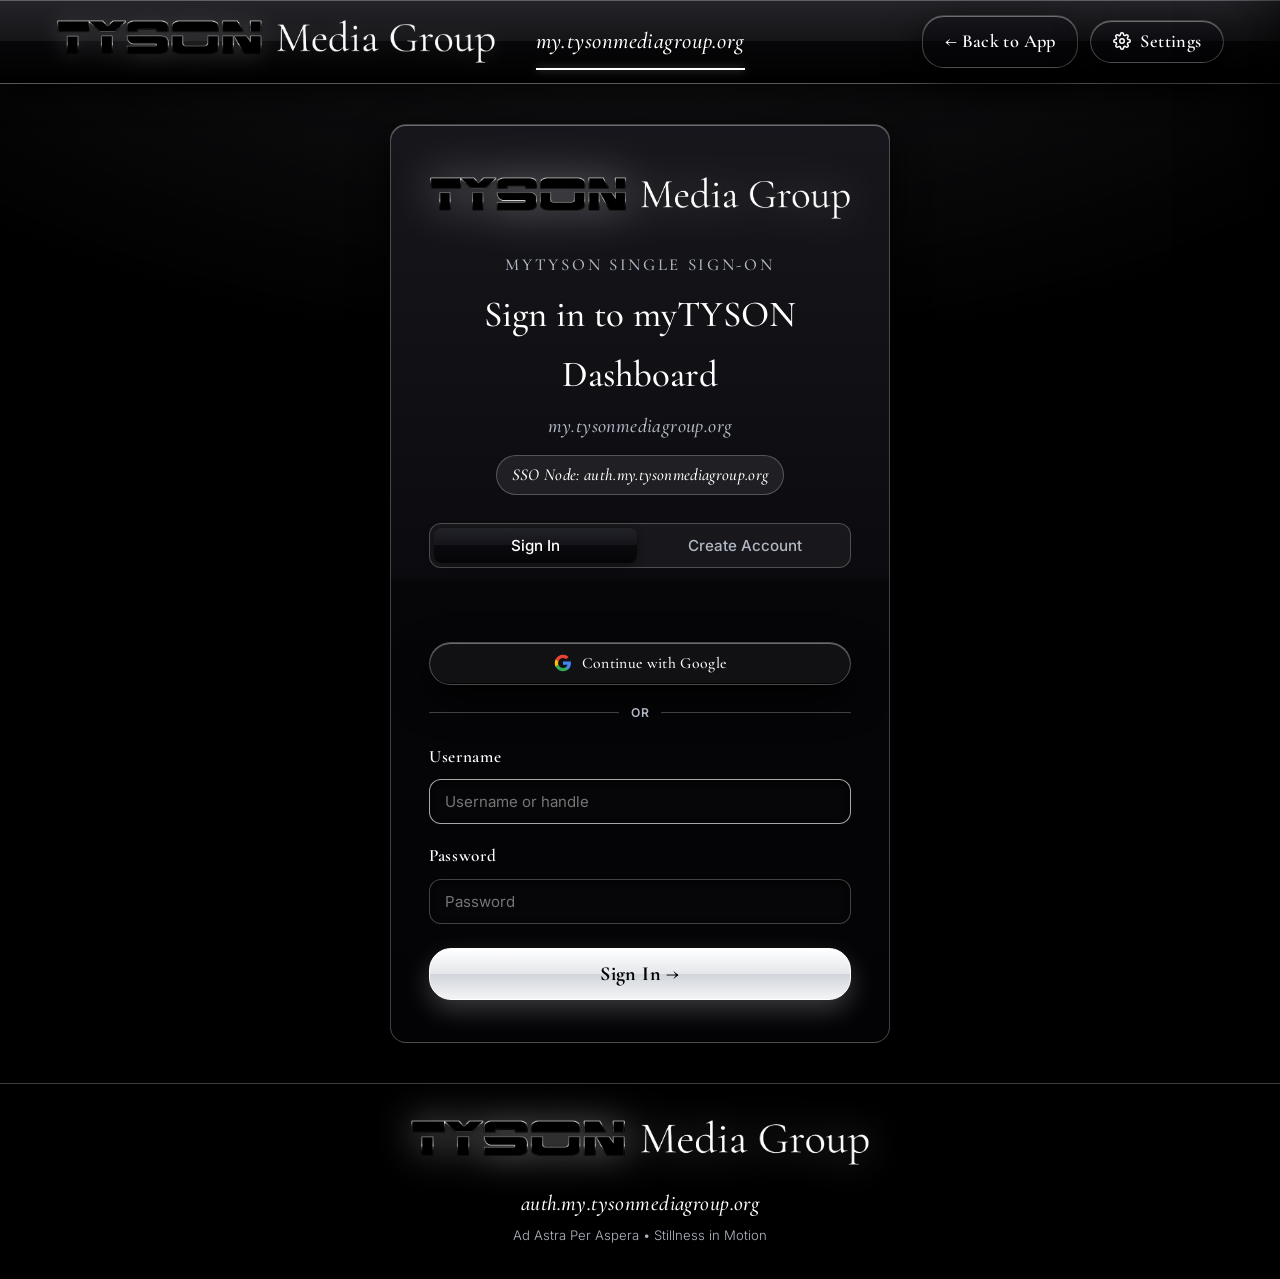
==== commit 0555c6f4: "feat: Cloudflare D1 storage, Google SSO, and unified auth engine" ====
--- a/auth/index.html
+++ b/auth/index.html
@@ -5,6 +5,8 @@
   <meta name="viewport" content="width=device-width, initial-scale=1.0">
   <title>myTYSON Single Sign-On | auth.my.tysonmediagroup.org</title>
   <link rel="stylesheet" href="/styles.css">
+  <script src="https://challenges.cloudflare.com/turnstile/v0/api.js" async defer></script>
+  <script src="https://accounts.google.com/gsi/client" async defer></script>
 </head>
 <body class="auth-page-body">
 
@@ -59,12 +61,38 @@
         </div>
       </div>
 
+      <!-- Tab Switcher: Sign In vs Create Account -->
+      <div class="auth-nav-tabs" id="authNavTabs">
+        <button type="button" class="auth-nav-tab active" id="tabSignInBtn">Sign In</button>
+        <button type="button" class="auth-nav-tab" id="tabRegisterBtn">Create Account</button>
+      </div>
+
       <div class="auth-error" id="authErrorBox">Invalid myTYSON username or password.</div>
 
+      <!-- Google SSO Section for Sign In and Register -->
+      <div id="googleSsoSection" style="margin-bottom: 20px;">
+        <div id="googleSsoButtonWrap" style="display: flex; justify-content: center; min-height: 44px; margin-bottom: 8px;"></div>
+        <button type="button" class="btn" id="googleSsoFallbackBtn" style="width: 100%; display: flex; align-items: center; justify-content: center; gap: 10px; padding: 11px 16px; background: rgba(255, 255, 255, 0.05); border: 1px solid var(--border-subtle); color: var(--text-white); font-weight: 500; font-size: 0.98rem; cursor: pointer;">
+          <svg width="18" height="18" viewBox="0 0 24 24">
+            <path fill="#4285F4" d="M22.56 12.25c0-.78-.07-1.53-.2-2.25H12v4.26h5.92c-.26 1.37-1.04 2.53-2.21 3.31v2.77h3.57c2.08-1.92 3.28-4.74 3.28-8.09z"/>
+            <path fill="#34A853" d="M12 23c2.97 0 5.46-.98 7.28-2.66l-3.57-2.77c-.98.66-2.23 1.06-3.71 1.06-2.86 0-5.29-1.93-6.16-4.53H2.18v2.84C3.99 20.53 7.7 23 12 23z"/>
+            <path fill="#FBBC05" d="M5.84 14.09c-.22-.66-.35-1.36-.35-2.09s.13-1.43.35-2.09V7.06H2.18C1.43 8.55 1 10.22 1 12s.43 3.45 1.18 4.94l2.85-2.22.81-.63z"/>
+            <path fill="#EA4335" d="M12 5.38c1.62 0 3.06.56 4.21 1.64l3.15-3.15C17.45 2.09 14.97 1 12 1 7.7 1 3.99 3.47 2.18 7.06l3.66 2.84c.87-2.6 3.3-4.52 6.16-4.52z"/>
+          </svg>
+          <span id="googleSsoBtnLabel">Continue with Google</span>
+        </button>
+        <div style="display: flex; align-items: center; margin: 18px 0 14px; gap: 12px;">
+          <div style="flex: 1; height: 1px; background: var(--border-subtle);"></div>
+          <span style="font-size: 0.76rem; text-transform: uppercase; letter-spacing: 0.08em; color: var(--text-muted); font-weight: 600;">or</span>
+          <div style="flex: 1; height: 1px; background: var(--border-subtle);"></div>
+        </div>
+      </div>
+
+      <!-- Sign In Form -->
       <form id="ssoLoginForm" autocomplete="off">
         <div class="form-group">
           <label class="form-label" for="ssoUsername">Username</label>
-          <input type="text" id="ssoUsername" class="form-input" placeholder="username@tysonmediagroup.org" required autofocus>
+          <input type="text" id="ssoUsername" class="form-input" placeholder="Username or handle" required autofocus>
         </div>
 
         <div class="form-group">
@@ -75,6 +103,113 @@
         <button type="submit" class="btn btn-primary" style="width: 100%; padding: 13px 18px; font-size: 1.25rem; margin-top: 6px;">
           Sign In &rarr;
         </button>
+      </form>
+
+      <!-- Create Account Form (Minimum 3 chars username rule enforced) -->
+      <form id="ssoRegisterForm" autocomplete="off" style="display: none;">
+        <div class="form-grid" style="display: grid; grid-template-columns: 1fr 1fr; gap: 12px; margin-bottom: 12px;">
+          <div class="form-group" style="margin-bottom: 0;">
+            <label class="form-label" for="regFirstName">First Name</label>
+            <input type="text" id="regFirstName" class="form-input" placeholder="First Name" required>
+          </div>
+          <div class="form-group" style="margin-bottom: 0;">
+            <label class="form-label" for="regLastName">Last Name</label>
+            <input type="text" id="regLastName" class="form-input" placeholder="Last Name" required>
+          </div>
+        </div>
+
+        <div class="form-group">
+          <label class="form-label" for="regUsername">Choose myTYSON Username</label>
+          <input type="text" id="regUsername" class="form-input" placeholder="e.g. alexander" minlength="3" maxlength="30" required pattern="^[a-zA-Z0-9._-]+$">
+          <div style="font-size: 0.78rem; color: var(--text-muted); margin-top: 4px;" id="regUsernameHelp">
+            Must be at least 3 characters. <span id="regHandlePreview">Public Profile: tysonmediagroup.org/username (@username)</span>
+          </div>
+        </div>
+
+        <div class="form-group">
+          <label class="form-label" for="regPassword">Password</label>
+          <input type="password" id="regPassword" class="form-input" placeholder="Minimum 6 characters" minlength="6" required>
+        </div>
+
+        <div class="form-group">
+          <label class="form-label" for="regConfirmPassword">Confirm Password</label>
+          <input type="password" id="regConfirmPassword" class="form-input" placeholder="Confirm password" minlength="6" required>
+        </div>
+
+        <!-- Real Name Visibility Toggle in Signup -->
+        <div style="display: flex; align-items: center; justify-content: space-between; gap: 12px; background: rgba(255, 255, 255, 0.03); border: 1px solid var(--border-subtle); border-radius: 10px; padding: 10px 14px; margin-bottom: 16px;">
+          <div>
+            <div style="font-size: 0.92rem; font-weight: 600; color: var(--text-white);">Show Real Name Publicly</div>
+            <div style="font-size: 0.78rem; color: var(--text-muted);">Displays real name on your public profile</div>
+          </div>
+          <label class="switch-toggle">
+            <input type="checkbox" id="regShowRealName" checked>
+            <span class="toggle-slider"></span>
+          </label>
+        </div>
+
+        <!-- Cloudflare Turnstile Bot Verification -->
+        <div style="margin: 14px 0 16px; display: flex; justify-content: center; min-height: 65px;">
+          <div class="cf-turnstile" id="signupTurnstile" data-sitekey="0x4AAAAAAABBCDEFGH" data-theme="dark" data-action="signup"></div>
+        </div>
+
+        <button type="submit" class="btn btn-primary" style="width: 100%; padding: 13px 18px; font-size: 1.25rem; margin-top: 6px;" id="createAccountSubmitBtn">
+          Create Account &rarr;
+        </button>
+      </form>
+
+      <!-- Google SSO Onboarding: Choose myTYSON Username Form -->
+      <form id="googleHandlePickerForm" autocomplete="off" style="display: none;">
+        <div style="background: rgba(255, 255, 255, 0.04); border: 1px solid var(--border-subtle); border-radius: 12px; padding: 14px; margin-bottom: 18px; display: flex; align-items: center; gap: 14px;">
+          <img id="googleUserAvatar" src="" alt="Google Profile" style="width: 48px; height: 48px; border-radius: 50%; object-fit: cover; border: 1.5px solid var(--border-subtle); display: none;">
+          <div id="googleUserAvatarFallback" style="width: 48px; height: 48px; border-radius: 50%; background: #27272a; color: #fff; display: flex; align-items: center; justify-content: center; font-weight: 600; font-size: 1.1rem;">G</div>
+          <div style="overflow: hidden;">
+            <div id="googleUserName" style="font-size: 1.05rem; font-weight: 600; color: var(--text-white); white-space: nowrap; overflow: hidden; text-overflow: ellipsis;">Google User</div>
+            <div id="googleUserEmail" style="font-size: 0.82rem; color: var(--text-muted); white-space: nowrap; overflow: hidden; text-overflow: ellipsis;">user@gmail.com</div>
+          </div>
+        </div>
+
+        <p style="font-size: 0.88rem; color: var(--text-muted); margin-bottom: 16px; line-height: 1.45;">
+          Welcome! Complete your myTYSON identity to finish signing in with Google.
+        </p>
+
+        <div class="form-grid" style="display: grid; grid-template-columns: 1fr 1fr; gap: 12px; margin-bottom: 12px;">
+          <div class="form-group" style="margin-bottom: 0;">
+            <label class="form-label" for="googleFirstName">First Name</label>
+            <input type="text" id="googleFirstName" class="form-input" placeholder="First Name">
+          </div>
+          <div class="form-group" style="margin-bottom: 0;">
+            <label class="form-label" for="googleLastName">Last Name</label>
+            <input type="text" id="googleLastName" class="form-input" placeholder="Last Name">
+          </div>
+        </div>
+
+        <div class="form-group">
+          <label class="form-label" for="googleChosenSlug">Choose Your myTYSON Username</label>
+          <input type="text" id="googleChosenSlug" class="form-input" placeholder="e.g. alexander" minlength="3" maxlength="30" required pattern="^[a-zA-Z0-9._-]+$">
+          <div style="font-size: 0.78rem; color: var(--text-muted); margin-top: 4px;" id="googleSlugHelp">
+            Must be at least 3 characters. <span id="googleHandlePreview">Public Profile: tysonmediagroup.org/username (@username)</span>
+          </div>
+        </div>
+
+        <!-- Real Name Visibility Toggle in Google Onboarding -->
+        <div style="display: flex; align-items: center; justify-content: space-between; gap: 12px; background: rgba(255, 255, 255, 0.03); border: 1px solid var(--border-subtle); border-radius: 10px; padding: 10px 14px; margin-bottom: 18px;">
+          <div>
+            <div style="font-size: 0.92rem; font-weight: 600; color: var(--text-white);">Show Real Name Publicly</div>
+            <div style="font-size: 0.78rem; color: var(--text-muted);">Displays real name on your public profile</div>
+          </div>
+          <label class="switch-toggle">
+            <input type="checkbox" id="googleShowRealName" checked>
+            <span class="toggle-slider"></span>
+          </label>
+        </div>
+
+        <div style="display: flex; gap: 10px;">
+          <button type="button" class="btn" id="googleCancelOnboardingBtn" style="padding: 12px 16px;">&larr; Cancel</button>
+          <button type="submit" class="btn btn-primary" style="flex: 1; padding: 12px 18px; font-size: 1.15rem;" id="googleSubmitOnboardingBtn">
+            Complete Registration &rarr;
+          </button>
+        </div>
       </form>
     </div>
   </main>
@@ -176,11 +311,20 @@
           domain: 'my.tysonmediagroup.org',
           logo: '/assets/TYSONMediaGroupBanner.png',
           fallbackUrl: getDefaultDashboardUrl()
+        },
+        poweradmin: {
+          name: 'TYSON Administration',
+          domain: 'power.administration.tysonmediagroup.org',
+          logo: '/assets/TYSONPowerAdminBanner.png',
+          fallbackUrl: (window.location.hostname === 'localhost' || window.location.hostname === '127.0.0.1') ? 'http://localhost:8098/' : 'https://power.administration.tysonmediagroup.org/'
         }
       };
 
       function detectAppConfig() {
         var checkStr = (appParam + ' ' + redirectParam + ' ' + (document.referrer || '')).toLowerCase();
+        if (checkStr.indexOf('poweradmin') !== -1 || checkStr.indexOf('administration') !== -1 || checkStr.indexOf('power') !== -1 || appParam === 'poweradmin' || appParam === 'administration' || checkStr.indexOf(':8098') !== -1) {
+          return APP_BRANDING.poweradmin;
+        }
         if (checkStr.indexOf('atlantis') !== -1 || checkStr.indexOf(':8095') !== -1) {
           return APP_BRANDING.atlantis;
         }
@@ -261,7 +405,262 @@
       });
 
       var form = document.getElementById('ssoLoginForm');
+      var regForm = document.getElementById('ssoRegisterForm');
+      var googleOnboardingForm = document.getElementById('googleHandlePickerForm');
+      var authNavTabs = document.getElementById('authNavTabs');
+      var googleSsoSection = document.getElementById('googleSsoSection');
       var errBox = document.getElementById('authErrorBox');
+      var tabSignIn = document.getElementById('tabSignInBtn');
+      var tabRegister = document.getElementById('tabRegisterBtn');
+      var regUsernameInput = document.getElementById('regUsername');
+      var regHandlePreview = document.getElementById('regHandlePreview');
+      var regUsernameHelp = document.getElementById('regUsernameHelp');
+
+      var googleChosenSlug = document.getElementById('googleChosenSlug');
+      var googleHandlePreview = document.getElementById('googleHandlePreview');
+      var googleSlugHelp = document.getElementById('googleSlugHelp');
+      var googleFirstName = document.getElementById('googleFirstName');
+      var googleLastName = document.getElementById('googleLastName');
+      var googleShowRealName = document.getElementById('googleShowRealName');
+      var googleCancelOnboardingBtn = document.getElementById('googleCancelOnboardingBtn');
+
+      var currentOnboardingToken = null;
+
+      if (core.syncAccountsFromCloud) {
+        core.syncAccountsFromCloud();
+      }
+
+      function switchAuthTab(tab) {
+        errBox.classList.remove('visible');
+        googleOnboardingForm.style.display = 'none';
+        authNavTabs.style.display = 'grid';
+        googleSsoSection.style.display = 'block';
+
+        if (tab === 'register') {
+          tabSignIn.classList.remove('active');
+          tabRegister.classList.add('active');
+          form.style.display = 'none';
+          regForm.style.display = 'block';
+          mainHeading.textContent = 'Create ' + activeApp.name + ' Account';
+          document.getElementById('regFirstName').focus();
+        } else {
+          tabRegister.classList.remove('active');
+          tabSignIn.classList.add('active');
+          regForm.style.display = 'none';
+          form.style.display = 'block';
+          mainHeading.textContent = 'Sign in to ' + activeApp.name;
+          document.getElementById('ssoUsername').focus();
+        }
+      }
+
+      tabSignIn.addEventListener('click', function () { switchAuthTab('signin'); });
+      tabRegister.addEventListener('click', function () { switchAuthTab('register'); });
+
+      function updateSlugPreview(val, previewEl, helpEl) {
+        var clean = (val || '').trim().toLowerCase().replace(/@tysonmediagroup\.org$/i, '');
+        if (clean.length > 0 && clean.length < 3) {
+          helpEl.style.color = '#f87171';
+          helpEl.textContent = 'Username must be at least 3 characters.';
+        } else {
+          helpEl.style.color = 'var(--text-muted)';
+          var displaySlug = clean || 'username';
+          helpEl.innerHTML = 'Public Profile: <span class="brand-tmg-domain">tysonmediagroup.org/' + displaySlug + '</span> (@' + displaySlug + ')';
+        }
+      }
+
+      regUsernameInput.addEventListener('input', function () {
+        updateSlugPreview(regUsernameInput.value, regHandlePreview, regUsernameHelp);
+      });
+
+      googleChosenSlug.addEventListener('input', function () {
+        updateSlugPreview(googleChosenSlug.value, googleHandlePreview, googleSlugHelp);
+      });
+
+      function showGoogleOnboarding(data) {
+        errBox.classList.remove('visible');
+        form.style.display = 'none';
+        regForm.style.display = 'none';
+        authNavTabs.style.display = 'none';
+        googleSsoSection.style.display = 'none';
+        googleOnboardingForm.style.display = 'block';
+
+        mainHeading.textContent = 'Finish myTYSON Account';
+        currentOnboardingToken = data.onboardingToken;
+
+        var prof = data.googleProfile || {};
+        document.getElementById('googleUserName').textContent = prof.name || prof.email || 'Google User';
+        document.getElementById('googleUserEmail').textContent = prof.email || '';
+
+        var avatarImg = document.getElementById('googleUserAvatar');
+        var avatarFallback = document.getElementById('googleUserAvatarFallback');
+        if (prof.picture) {
+          avatarImg.src = prof.picture;
+          avatarImg.style.display = 'block';
+          avatarFallback.style.display = 'none';
+        } else {
+          avatarImg.style.display = 'none';
+          avatarFallback.style.display = 'flex';
+          avatarFallback.textContent = ((prof.name || 'G')[0] || 'G').toUpperCase();
+        }
+
+        googleFirstName.value = prof.firstName || '';
+        googleLastName.value = prof.lastName || '';
+        var initSlug = (prof.suggestedSlug || '').toLowerCase();
+        googleChosenSlug.value = initSlug;
+        updateSlugPreview(initSlug, googleHandlePreview, googleSlugHelp);
+        googleChosenSlug.focus();
+      }
+
+      googleCancelOnboardingBtn.addEventListener('click', function () {
+        currentOnboardingToken = null;
+        switchAuthTab('signin');
+      });
+
+      googleOnboardingForm.addEventListener('submit', function (e) {
+        e.preventDefault();
+        errBox.classList.remove('visible');
+
+        var chosenSlug = (googleChosenSlug.value || '').trim().toLowerCase().replace(/@tysonmediagroup\.org$/i, '');
+        if (chosenSlug.length < 3) {
+          errBox.textContent = 'Username must be at least 3 characters long.';
+          errBox.classList.add('visible');
+          googleChosenSlug.focus();
+          return;
+        }
+
+        var submitBtn = document.getElementById('googleSubmitOnboardingBtn');
+        var oldText = submitBtn ? submitBtn.textContent : '';
+        if (submitBtn) {
+          submitBtn.disabled = true;
+          submitBtn.textContent = 'Completing Setup...';
+        }
+
+        core.completeGoogleSignup({
+          onboardingToken: currentOnboardingToken,
+          slug: chosenSlug,
+          firstName: googleFirstName.value.trim(),
+          lastName: googleLastName.value.trim(),
+          showRealName: googleShowRealName.checked
+        }, function (res) {
+          if (submitBtn) {
+            submitBtn.disabled = false;
+            submitBtn.textContent = oldText;
+          }
+          if (!res || !res.ok) {
+            errBox.textContent = (res && res.error) ? res.error : 'Account creation failed.';
+            errBox.classList.add('visible');
+            return;
+          }
+          completeRedirectWithSession(res.session);
+        });
+      });
+
+      function handleGoogleCredentialResponse(response) {
+        if (!response || !response.credential) {
+          errBox.textContent = 'Google sign-in did not return a credential.';
+          errBox.classList.add('visible');
+          return;
+        }
+
+        errBox.classList.remove('visible');
+        core.authenticateWithGoogle(response.credential, function (res) {
+          if (!res || !res.ok) {
+            errBox.textContent = (res && res.error) ? res.error : 'Google authentication failed.';
+            errBox.classList.add('visible');
+            return;
+          }
+          if (res.status === 'AUTHENTICATED' && res.session) {
+            completeRedirectWithSession(res.session);
+            return;
+          }
+          if (res.status === 'NEEDS_HANDLE') {
+            showGoogleOnboarding(res);
+            return;
+          }
+        });
+      }
+
+      // Initialize Google Identity Services
+      function initGoogleSignIn(clientId) {
+        var activeClientId = clientId || core.GOOGLE_CLIENT_ID || window.MYTYSON_GOOGLE_CLIENT_ID;
+        var fallbackBtn = document.getElementById('googleSsoFallbackBtn');
+        var btnWrap = document.getElementById('googleSsoButtonWrap');
+
+        if (!activeClientId) {
+          // If no client id is set yet, clicking the fallback informs the user or opens GIS
+          if (fallbackBtn) {
+            fallbackBtn.addEventListener('click', function () {
+              errBox.textContent = 'Google OAuth Client ID is not configured yet. Please configure GOOGLE_CLIENT_ID in wrangler.jsonc or Cloudflare environment.';
+              errBox.classList.add('visible');
+            });
+          }
+          return;
+        }
+
+        function mountGsi() {
+          if (window.google && window.google.accounts && window.google.accounts.id) {
+            try {
+              window.google.accounts.id.initialize({
+                client_id: activeClientId,
+                callback: handleGoogleCredentialResponse,
+                auto_select: false,
+                cancel_on_tap_outside: true
+              });
+
+              if (btnWrap) {
+                btnWrap.innerHTML = '';
+                window.google.accounts.id.renderButton(btnWrap, {
+                  theme: 'filled_black',
+                  size: 'large',
+                  text: 'continue_with',
+                  shape: 'rectangular',
+                  width: 380,
+                  logo_alignment: 'left'
+                });
+                if (fallbackBtn) {
+                  fallbackBtn.style.display = 'none';
+                }
+              }
+            } catch (err) {
+              console.warn('GIS render error:', err);
+            }
+          }
+        }
+
+        if (window.google && window.google.accounts) {
+          mountGsi();
+        } else {
+          var checkCount = 0;
+          var gsiTimer = setInterval(function () {
+            checkCount++;
+            if (window.google && window.google.accounts) {
+              clearInterval(gsiTimer);
+              mountGsi();
+            } else if (checkCount > 30) {
+              clearInterval(gsiTimer);
+            }
+          }, 150);
+        }
+
+        if (fallbackBtn) {
+          fallbackBtn.addEventListener('click', function () {
+            if (window.google && window.google.accounts && window.google.accounts.id) {
+              window.google.accounts.id.prompt();
+            }
+          });
+        }
+      }
+
+      // Query Edge API for Google Client ID
+      fetch('/api/auth/google')
+        .then(function (r) { return r.json(); })
+        .then(function (res) {
+          var cid = (res && res.clientId) || core.GOOGLE_CLIENT_ID;
+          initGoogleSignIn(cid);
+        })
+        .catch(function () {
+          initGoogleSignIn(core.GOOGLE_CLIENT_ID);
+        });
 
       form.addEventListener('submit', function (e) {
         e.preventDefault();
@@ -270,11 +669,86 @@
         var passVal = document.getElementById('ssoPassword').value;
 
         var session = core.authenticate(userVal, passVal);
-        if (!session) {
+        if (session) {
+          completeRedirectWithSession(session);
+          return;
+        }
+
+        var submitBtn = form.querySelector('button[type="submit"]');
+        var oldText = submitBtn ? submitBtn.textContent : '';
+        if (submitBtn) {
+          submitBtn.disabled = true;
+          submitBtn.textContent = 'Authenticating...';
+        }
+
+        core.syncAccountsFromCloud(function () {
+          if (submitBtn) {
+            submitBtn.disabled = false;
+            submitBtn.textContent = oldText;
+          }
+          var retrySession = core.authenticate(userVal, passVal);
+          if (retrySession) {
+            completeRedirectWithSession(retrySession);
+          } else {
+            errBox.textContent = 'Invalid myTYSON username or password.';
+            errBox.classList.add('visible');
+          }
+        });
+      });
+
+      regForm.addEventListener('submit', function (e) {
+        e.preventDefault();
+        errBox.classList.remove('visible');
+
+        var fName = document.getElementById('regFirstName').value.trim();
+        var lName = document.getElementById('regLastName').value.trim();
+        var uName = regUsernameInput.value.trim().toLowerCase();
+        var p1 = document.getElementById('regPassword').value;
+        var p2 = document.getElementById('regConfirmPassword').value;
+        var showReal = document.getElementById('regShowRealName').checked;
+
+        // Validation rule: accounts created through basic account creator cannot have username < 3 characters
+        if (uName.length < 3) {
+          errBox.textContent = 'Username must be at least 3 characters long.';
+          errBox.classList.add('visible');
+          regUsernameInput.focus();
+          return;
+        }
+
+        if (p1 !== p2) {
+          errBox.textContent = 'Passwords do not match.';
           errBox.classList.add('visible');
           return;
         }
-        completeRedirectWithSession(session);
+
+        if (p1.length < 6) {
+          errBox.textContent = 'Password must be at least 6 characters.';
+          errBox.classList.add('visible');
+          return;
+        }
+
+        core.createAccount({
+          username: uName,
+          slug: uName,
+          firstName: fName,
+          lastName: lName,
+          name: [fName, lName].filter(Boolean).join(' '),
+          password: p1,
+          showRealName: showReal,
+          isPowerAdmin: false
+        }, function (res) {
+          if (!res || !res.ok) {
+            errBox.textContent = (res && res.error) ? res.error : 'Account creation failed.';
+            errBox.classList.add('visible');
+            return;
+          }
+
+          var session = core.authenticate(res.account.username, p1);
+          if (!session) {
+            session = core.createSessionForAccount(res.account);
+          }
+          completeRedirectWithSession(session);
+        });
       });
     })();
   </script>
--- a/styles.css
+++ b/styles.css
@@ -8,6 +8,7 @@
 @import url('https://fonts.googleapis.com/css2?family=Cormorant+Garamond:ital,wght@0,300;0,400;0,500;0,600;0,700;1,400;1,500;1,600&family=Inter:wght@300;400;500;600;700&family=M+PLUS+Rounded+1c:wght@400;500;700;800&family=Nunito:wght@400;600;700;800&display=block');
 
 :root {
+  --font-editorial: 'PP Editorial New', 'PPEditorialNew', 'Instrument Serif', 'Cormorant Garamond', Georgia, serif;
   --font-heading: 'Cormorant Garamond', Georgia, serif;
   --font-serif: 'Cormorant Garamond', Georgia, serif;
   --font-sans: 'Inter', -apple-system, BlinkMacSystemFont, 'Segoe UI', Roboto, sans-serif;
@@ -186,7 +187,7 @@
   overflow-x: hidden;
   display: flex;
   flex-direction: column;
-  transition: background 0.35s ease, color 0.3s ease;
+  transition: color 0.2s ease;
 }
 
 /* Universal TYSON Domain Rule: Cormorant Garamond Italic */
@@ -236,14 +237,27 @@
   filter: drop-shadow(0 0 22px var(--accent-glow));
 }
 
+.app-tile-logo-box {
+  width: 100%;
+  max-width: 100%;
+  height: 44px;
+  display: flex;
+  align-items: center;
+  justify-content: flex-start;
+  overflow: hidden;
+  margin-bottom: 6px;
+}
+
 .app-tile-logo {
-  height: 46px !important;
-  max-height: 46px !important;
+  max-width: 100% !important;
+  max-height: 38px !important;
   width: auto !important;
-  max-width: 360px !important;
+  height: auto !important;
   object-fit: contain !important;
+  object-position: left center !important;
   align-self: flex-start;
-  filter: drop-shadow(0 2px 12px rgba(255, 255, 255, 0.2));
+  display: block !important;
+  filter: none !important;
 }
 
 .cover-watermark-logo,
@@ -297,6 +311,8 @@
   grid-template-columns: 1fr auto 1fr;
   align-items: center;
   box-shadow: 0 10px 30px rgba(0, 0, 0, 0.75), inset 0 1px 0 rgba(255, 255, 255, 0.28);
+  transform: translateZ(0);
+  will-change: transform;
 }
 
 .topbar-brand,
@@ -837,6 +853,27 @@
   transition: border-color 0.2s ease;
 }
 
+.form-grid {
+  display: grid;
+  grid-template-columns: repeat(auto-fit, minmax(240px, 1fr));
+  gap: 18px;
+}
+
+.action-row {
+  display: flex;
+  align-items: center;
+  justify-content: space-between;
+  flex-wrap: wrap;
+  gap: 14px;
+}
+
+.action-row-group {
+  display: flex;
+  flex-wrap: wrap;
+  gap: 10px;
+}
+
+
 .form-input:focus,
 .form-textarea:focus {
   border-color: var(--border-hover);
@@ -905,7 +942,7 @@
 
 .apps-grid {
   display: grid;
-  grid-template-columns: repeat(3, 1fr);
+  grid-template-columns: repeat(auto-fit, minmax(280px, 1fr));
   gap: 18px;
 }
 
@@ -921,12 +958,17 @@
   justify-content: space-between;
   gap: 18px;
   box-shadow: var(--box-shadow-card);
-  transition: var(--trans-smooth);
+  transition: transform 0.2s cubic-bezier(0.16, 1, 0.3, 1), border-color 0.2s ease, box-shadow 0.2s ease;
+  overflow: hidden;
+  min-width: 0;
+  contain: paint layout;
+  will-change: transform;
 }
 
 .app-tile:hover {
   border-color: var(--border-hover);
-  transform: translateY(-4px);
+  transform: translateY(-3px);
+  box-shadow: 0 16px 36px rgba(0, 0, 0, 0.95), inset 0 1px 0 rgba(255, 255, 255, 0.45);
 }
 
 .app-tile-name {
@@ -978,7 +1020,7 @@
 
 .detail-grid {
   display: grid;
-  grid-template-columns: repeat(2, 1fr);
+  grid-template-columns: repeat(auto-fit, minmax(220px, 1fr));
   gap: 16px;
 }
 
@@ -1226,31 +1268,517 @@
   border-color: var(--border-hover);
 }
 
-@media (max-width: 980px) {
+/* Switch Toggle Component */
+.switch-toggle {
+  position: relative;
+  display: inline-block;
+  width: 50px;
+  height: 28px;
+  flex-shrink: 0;
+  cursor: pointer;
+}
+
+.switch-toggle input {
+  opacity: 0;
+  width: 0;
+  height: 0;
+  position: absolute;
+}
+
+.switch-toggle .toggle-slider {
+  position: absolute;
+  cursor: pointer;
+  inset: 0;
+  background: rgba(255, 255, 255, 0.16);
+  transition: all 0.28s cubic-bezier(0.16, 1, 0.3, 1);
+  border-radius: 28px;
+  border: 1px solid var(--border-subtle);
+  box-shadow: inset 0 2px 4px rgba(0, 0, 0, 0.4);
+}
+
+.switch-toggle .toggle-slider:before {
+  position: absolute;
+  content: "";
+  height: 20px;
+  width: 20px;
+  left: 3px;
+  bottom: 3px;
+  background: #ffffff;
+  transition: all 0.28s cubic-bezier(0.16, 1, 0.3, 1);
+  border-radius: 50%;
+  box-shadow: 0 2px 6px rgba(0, 0, 0, 0.5);
+}
+
+.switch-toggle input:checked + .toggle-slider {
+  background: #10b981;
+  border-color: #059669;
+  box-shadow: 0 0 14px rgba(16, 185, 129, 0.45);
+}
+
+.switch-toggle input:checked + .toggle-slider:before {
+  transform: translateX(22px);
+  background: #ffffff;
+}
+
+/* Auth View Switcher Tabs */
+.auth-nav-tabs {
+  display: flex;
+  background: rgba(255, 255, 255, 0.05);
+  border: 1px solid var(--border-subtle);
+  border-radius: 12px;
+  padding: 4px;
+  margin-bottom: 22px;
+  gap: 6px;
+}
+
+.auth-nav-tab {
+  flex: 1;
+  background: transparent;
+  border: none;
+  color: var(--text-muted);
+  font-family: var(--font-sans);
+  font-size: 0.95rem;
+  font-weight: 500;
+  padding: 8px 14px;
+  border-radius: 8px;
+  cursor: pointer;
+  transition: all 0.2s ease;
+  text-align: center;
+}
+
+.auth-nav-tab.active {
+  background: var(--bg-surface-hover);
+  color: var(--text-white);
+  box-shadow: 0 2px 8px rgba(0, 0, 0, 0.4);
+}
+
+/* ==========================================================================
+   Comprehensive Responsive Overhaul for Mobile & Half-Screen Split Views
+   Breakpoints:
+     - 1180px: Half-screen desktop / iPad Pro split (nav collapses, 1-col layout)
+     - 900px: Medium tablet / compact split window
+     - 640px: Mobile phones & narrow split window
+   ========================================================================== */
+
+@media (max-width: 1180px) {
   .main-header,
   .topbar {
-    grid-template-columns: 1fr auto;
+    display: flex;
+    justify-content: space-between;
+    align-items: center;
+    height: 72px;
     padding: 0 1.5rem;
-  }
+    gap: 12px;
+  }
+
   .main-nav {
     display: none;
   }
+
+  .logo-img,
+  .topbar-logo {
+    height: 38px !important;
+    max-height: 38px !important;
+    max-width: 280px !important;
+  }
+
+  .topbar-actions,
+  .topbar-right {
+    display: flex;
+    align-items: center;
+    gap: 8px;
+  }
+
+  .btn,
+  .top-btn,
+  .settings-toggle-btn {
+    padding: 0.5rem 0.95rem;
+    font-size: 0.95rem;
+  }
+
+  .preview-container,
+  .profile-header-container {
+    max-width: 100%;
+    padding: 0 1.25rem;
+  }
+
+  .cover-preview,
+  .cover-photo {
+    height: 240px;
+  }
+
+  .cover-watermark-logo,
+  .cover-watermark {
+    height: 32px !important;
+    max-width: 220px !important;
+    left: 18px;
+    top: 16px;
+  }
+
+  .cover-actions-overlay,
+  .cover-edit-btn {
+    bottom: auto;
+    top: 16px;
+    right: 18px;
+  }
+
+  .cover-overlay-btn,
+  .cover-edit-btn {
+    padding: 0.45rem 0.9rem;
+    font-size: 0.92rem;
+  }
+
   .identity-strip,
   .header-identity-row {
     flex-direction: column;
-    align-items: flex-start;
-  }
+    align-items: stretch;
+    padding: 0 18px 24px;
+    gap: 18px;
+  }
+
+  .identity-left,
+  .header-identity-left {
+    align-items: flex-end;
+    gap: 20px;
+  }
+
+  .avatar-wrapper {
+    margin-top: -55px;
+  }
+
+  .avatar-preview,
+  .profile-avatar {
+    width: 128px;
+    height: 128px;
+    font-size: 2.8rem;
+    border-width: 3.5px;
+  }
+
+  .identity-title-row,
+  .identity-name-line {
+    gap: 10px;
+  }
+
+  .identity-title,
+  .identity-name {
+    font-size: clamp(1.8rem, 4vw, 2.3rem);
+  }
+
+  .identity-username,
+  .identity-handle {
+    font-size: 1.15rem;
+  }
+
+  /* Header action buttons row spans nicely on half screen */
+  .identity-strip > .topbar-actions,
+  .header-identity-row > .topbar-right {
+    width: 100%;
+    display: flex;
+    flex-wrap: wrap;
+    gap: 10px;
+  }
+
+  .identity-strip > .topbar-actions .btn,
+  .header-identity-row > .topbar-right .top-btn {
+    flex: 1 1 200px;
+    text-align: center;
+  }
+
+  .dashboard-main,
+  .profile-body {
+    grid-template-columns: 1fr;
+    padding: 0 1.25rem;
+    gap: 20px;
+    margin: 24px auto 60px;
+  }
+
+  .card,
+  .panel-card {
+    padding: 22px 20px;
+  }
+
+  .card-title,
+  .panel-title {
+    font-size: 1.6rem;
+  }
+}
+
+@media (max-width: 900px) {
+  .tmg-editorial-stage {
+    padding: 1.5rem 1rem 1.2rem;
+  }
+
+  .domain-centerpiece-title {
+    font-size: clamp(1.8rem, 5vw, 2.6rem);
+  }
+
+  .domain-centerpiece-sub {
+    font-size: 1.1rem;
+  }
+
+  .settings-toggle-btn span {
+    display: none;
+  }
+
+  .settings-toggle-btn {
+    padding: 0.5rem 0.65rem;
+  }
+
+  .cover-preview,
+  .cover-photo {
+    height: 200px;
+  }
+
+  .avatar-wrapper {
+    margin-top: -48px;
+  }
+
+  .avatar-preview,
+  .profile-avatar {
+    width: 110px;
+    height: 110px;
+    font-size: 2.4rem;
+  }
+
+  .upload-zone {
+    flex-direction: column;
+    align-items: stretch;
+    text-align: left;
+    gap: 12px;
+  }
+
+  .upload-zone .btn {
+    width: 100%;
+  }
+
+  .apps-grid {
+    grid-template-columns: 1fr;
+  }
+}
+
+@media (max-width: 640px) {
+  .main-header,
+  .topbar {
+    height: 60px;
+    padding: 0 0.85rem;
+    gap: 8px;
+  }
+
+  .logo-img,
+  .topbar-logo {
+    height: 28px !important;
+    max-height: 28px !important;
+    max-width: 175px !important;
+  }
+
+  .topbar-actions,
+  .topbar-right {
+    gap: 6px;
+  }
+
+  .btn,
+  .top-btn,
+  .settings-toggle-btn {
+    padding: 0.42rem 0.72rem;
+    font-size: 0.84rem;
+    border-radius: 12px;
+  }
+
+  .tmg-editorial-stage {
+    padding: 1.2rem 0.75rem 0.9rem;
+  }
+
+  .editorial-tag {
+    font-size: 0.82rem;
+    letter-spacing: 0.1em;
+  }
+
+  .domain-centerpiece-title {
+    font-size: 1.7rem;
+  }
+
+  .domain-centerpiece-sub {
+    font-size: 0.95rem;
+  }
+
+  .preview-container,
+  .profile-header-container {
+    padding: 0;
+  }
+
+  .cover-preview,
+  .cover-photo {
+    height: 160px;
+    border-radius: 0;
+    border-left: none;
+    border-right: none;
+  }
+
+  .cover-actions-overlay,
+  .cover-edit-btn {
+    top: 10px;
+    right: 10px;
+    gap: 6px;
+  }
+
+  .cover-overlay-btn,
+  .cover-edit-btn {
+    padding: 0.35rem 0.65rem;
+    font-size: 0.8rem;
+  }
+
+  .cover-watermark-logo,
+  .cover-watermark {
+    display: none;
+  }
+
+  .identity-strip,
+  .header-identity-row {
+    padding: 0 14px 18px;
+    gap: 14px;
+  }
+
   .identity-left,
   .header-identity-left {
     flex-direction: column;
     align-items: flex-start;
-  }
+    gap: 10px;
+  }
+
+  .avatar-wrapper {
+    margin-top: -40px;
+  }
+
+  .avatar-preview,
+  .profile-avatar {
+    width: 90px;
+    height: 90px;
+    font-size: 2rem;
+    border-width: 3px;
+  }
+
+  .avatar-edit-trigger {
+    padding: 3px 8px;
+    font-size: 0.68rem;
+    right: -2px;
+    bottom: 0px;
+  }
+
+  .identity-title-row,
+  .identity-name-line {
+    flex-wrap: wrap;
+    gap: 8px;
+  }
+
+  .identity-title,
+  .identity-name {
+    font-size: 1.6rem;
+  }
+
+  .tyson-white-badge,
+  .tyson-logo-badge {
+    height: 28px;
+    padding: 4px 10px;
+  }
+
+  .tyson-white-badge img,
+  .tyson-logo-badge img {
+    height: 16px !important;
+  }
+
+  .status-badge,
+  .role-badge {
+    padding: 4px 10px;
+    font-size: 0.7rem;
+  }
+
+  .identity-username,
+  .identity-handle {
+    font-size: 1.05rem;
+  }
+
+  .identity-strip > .topbar-actions,
+  .header-identity-row > .topbar-right {
+    flex-direction: column;
+  }
+
+  .identity-strip > .topbar-actions .btn,
+  .header-identity-row > .topbar-right .top-btn {
+    width: 100%;
+  }
+
+  .profile-tabs {
+    margin: 0 14px;
+    gap: 1rem;
+    overflow-x: auto;
+    -webkit-overflow-scrolling: touch;
+  }
+
+  .profile-tab {
+    font-size: 1.08rem;
+    padding: 10px 4px;
+    white-space: nowrap;
+  }
+
   .dashboard-main,
   .profile-body {
+    padding: 0 0.85rem;
+    margin: 16px auto 40px;
+    gap: 16px;
+  }
+
+  .card,
+  .panel-card {
+    padding: 18px 14px;
+    border-radius: 12px;
+  }
+
+  .card-title,
+  .panel-title {
+    font-size: 1.4rem;
+  }
+
+  .form-grid {
     grid-template-columns: 1fr;
-    padding: 0 1.25rem;
-  }
-  .apps-grid {
-    grid-template-columns: 1fr;
-  }
-}
+    gap: 12px;
+  }
+
+  .action-row {
+    flex-direction: column;
+    align-items: stretch;
+  }
+
+  .action-row-group {
+    flex-direction: column;
+  }
+
+  .action-row .btn,
+  .action-row-group .btn {
+    width: 100%;
+    text-align: center;
+  }
+
+  .preset-row {
+    gap: 6px;
+  }
+
+  .preset-chip,
+  .dir-pill {
+    padding: 6px 11px;
+    font-size: 0.76rem;
+  }
+
+  .auth-box {
+    padding: 28px 18px;
+    margin: 0 10px;
+  }
+
+  .auth-heading {
+    font-size: 1.75rem;
+  }
+
+  .auth-banner-logo {
+    height: 44px !important;
+    max-height: 44px !important;
+  }
+}
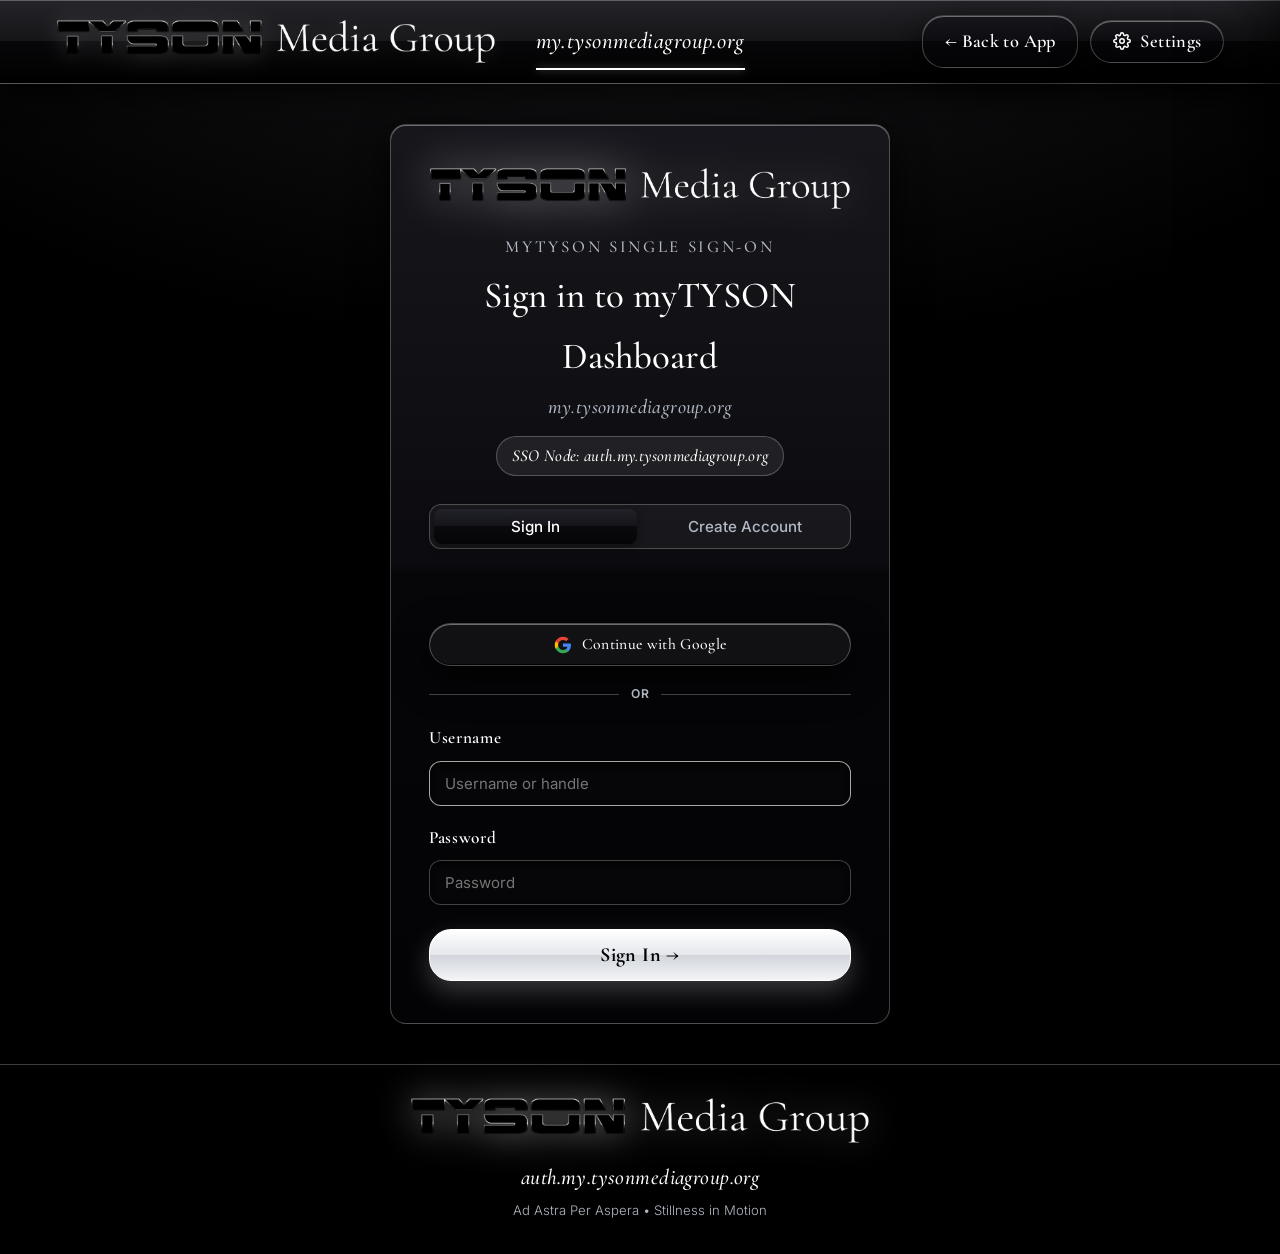
==== commit 04f616b8: "feat: custom web icons, mobile optimization overhaul, and myTYSON integration" ====
--- a/auth/index.html
+++ b/auth/index.html
@@ -4,6 +4,8 @@
   <meta charset="UTF-8">
   <meta name="viewport" content="width=device-width, initial-scale=1.0">
   <title>myTYSON Single Sign-On | auth.my.tysonmediagroup.org</title>
+  <link rel="icon" type="image/jpeg" href="/assets/TYSONAuthenticationIcon.jpg">
+  <link rel="apple-touch-icon" href="/assets/TYSONAuthenticationIcon.jpg">
   <link rel="stylesheet" href="/styles.css">
   <script src="https://challenges.cloudflare.com/turnstile/v0/api.js" async defer></script>
   <script src="https://accounts.google.com/gsi/client" async defer></script>
@@ -107,7 +109,7 @@
 
       <!-- Create Account Form (Minimum 3 chars username rule enforced) -->
       <form id="ssoRegisterForm" autocomplete="off" style="display: none;">
-        <div class="form-grid" style="display: grid; grid-template-columns: 1fr 1fr; gap: 12px; margin-bottom: 12px;">
+        <div class="form-grid" style="margin-bottom: 12px;">
           <div class="form-group" style="margin-bottom: 0;">
             <label class="form-label" for="regFirstName">First Name</label>
             <input type="text" id="regFirstName" class="form-input" placeholder="First Name" required>
@@ -173,7 +175,7 @@
           Welcome! Complete your myTYSON identity to finish signing in with Google.
         </p>
 
-        <div class="form-grid" style="display: grid; grid-template-columns: 1fr 1fr; gap: 12px; margin-bottom: 12px;">
+        <div class="form-grid" style="margin-bottom: 12px;">
           <div class="form-group" style="margin-bottom: 0;">
             <label class="form-label" for="googleFirstName">First Name</label>
             <input type="text" id="googleFirstName" class="form-input" placeholder="First Name">
@@ -609,12 +611,13 @@
 
               if (btnWrap) {
                 btnWrap.innerHTML = '';
+                var gsiWidth = Math.min(380, Math.max(220, Math.floor(btnWrap.clientWidth || (window.innerWidth - 64))));
                 window.google.accounts.id.renderButton(btnWrap, {
                   theme: 'filled_black',
                   size: 'large',
                   text: 'continue_with',
                   shape: 'rectangular',
-                  width: 380,
+                  width: gsiWidth,
                   logo_alignment: 'left'
                 });
                 if (fallbackBtn) {
--- a/styles.css
+++ b/styles.css
@@ -212,7 +212,7 @@
   height: 48px !important;
   max-height: 48px !important;
   width: auto !important;
-  max-width: 440px !important;
+  max-width: min(440px, 100%) !important;
   object-fit: contain !important;
   display: block;
   opacity: 0.98;
@@ -227,10 +227,10 @@
 }
 
 .auth-banner-logo {
-  height: 62px !important;
+  height: auto !important;
   max-height: 62px !important;
   width: 100% !important;
-  max-width: 460px !important;
+  max-width: min(460px, 100%) !important;
   object-fit: contain !important;
   margin: 0 auto 1.4rem auto;
   display: block;
@@ -275,10 +275,10 @@
 }
 
 .footer-logo {
-  height: 54px !important;
+  height: auto !important;
   max-height: 54px !important;
   width: auto !important;
-  max-width: 460px !important;
+  max-width: min(460px, 88vw) !important;
   object-fit: contain !important;
   margin: 0 auto 1rem auto;
   display: block;
@@ -1557,48 +1557,105 @@
 }
 
 @media (max-width: 640px) {
+  html,
+  body {
+    max-width: 100vw;
+    overflow-x: hidden;
+  }
+
   .main-header,
   .topbar {
-    height: 60px;
-    padding: 0 0.85rem;
+    height: auto;
+    min-height: 58px;
+    padding: 8px 12px;
     gap: 8px;
+    flex-wrap: wrap;
+  }
+
+  .topbar-brand,
+  .topbar-left {
+    min-width: 0;
+    flex: 1 1 auto;
   }
 
   .logo-img,
   .topbar-logo {
-    height: 28px !important;
-    max-height: 28px !important;
-    max-width: 175px !important;
+    height: 24px !important;
+    max-height: 24px !important;
+    max-width: min(145px, 42vw) !important;
+  }
+
+  .main-nav {
+    display: flex;
+    width: 100%;
+    order: 3;
+    justify-content: flex-start;
+    gap: 1.15rem;
+    overflow-x: auto;
+    -webkit-overflow-scrolling: touch;
+    scrollbar-width: none;
+    padding: 6px 2px 2px;
+    border-top: 1px solid rgba(255, 255, 255, 0.08);
+  }
+
+  .main-nav::-webkit-scrollbar {
+    display: none;
+  }
+
+  .auth-page-body .main-nav {
+    display: none;
+  }
+
+  .main-nav .nav-link {
+    font-size: 1.05rem;
+    padding: 2px 0;
   }
 
   .topbar-actions,
   .topbar-right {
-    gap: 6px;
+    gap: 5px;
+    flex-shrink: 0;
   }
 
   .btn,
   .top-btn,
   .settings-toggle-btn {
-    padding: 0.42rem 0.72rem;
-    font-size: 0.84rem;
-    border-radius: 12px;
+    padding: 0.38rem 0.62rem;
+    font-size: 0.78rem;
+    border-radius: 10px;
+    white-space: nowrap;
+  }
+
+  .brand-tmg-domain,
+  .tmg-domain-text,
+  .domain-centerpiece-title,
+  .identity-username,
+  .identity-handle,
+  .identity-url,
+  .info-value,
+  .detail-box-value,
+  .auth-target-pill {
+    overflow-wrap: anywhere;
+    word-break: break-word;
+    max-width: 100%;
   }
 
   .tmg-editorial-stage {
-    padding: 1.2rem 0.75rem 0.9rem;
+    padding: 1rem 0.75rem 0.75rem;
   }
 
   .editorial-tag {
-    font-size: 0.82rem;
-    letter-spacing: 0.1em;
+    font-size: 0.76rem;
+    letter-spacing: 0.08em;
   }
 
   .domain-centerpiece-title {
-    font-size: 1.7rem;
+    font-size: clamp(1.45rem, 6.5vw, 1.85rem);
+    line-height: 1.15;
   }
 
   .domain-centerpiece-sub {
-    font-size: 0.95rem;
+    font-size: 0.88rem;
   }
 
   .preview-container,
@@ -1768,17 +1825,38 @@
     font-size: 0.76rem;
   }
 
+  .auth-center-wrap {
+    padding: 18px 10px;
+    min-height: calc(100dvh - 64px);
+  }
+
   .auth-box {
-    padding: 28px 18px;
-    margin: 0 10px;
+    padding: 22px 15px;
+    margin: 0;
+    width: 100%;
+    max-width: 100%;
+    box-sizing: border-box;
   }
 
   .auth-heading {
-    font-size: 1.75rem;
+    font-size: clamp(1.5rem, 6vw, 1.8rem);
+    line-height: 1.18;
+  }
+
+  .auth-target-pill {
+    font-size: 0.88rem;
+    padding: 4px 11px;
   }
 
   .auth-banner-logo {
-    height: 44px !important;
-    max-height: 44px !important;
-  }
-}
+    height: auto !important;
+    max-height: 40px !important;
+    max-width: 82vw !important;
+  }
+
+  .footer-logo {
+    height: auto !important;
+    max-height: 36px !important;
+    max-width: 78vw !important;
+  }
+}
